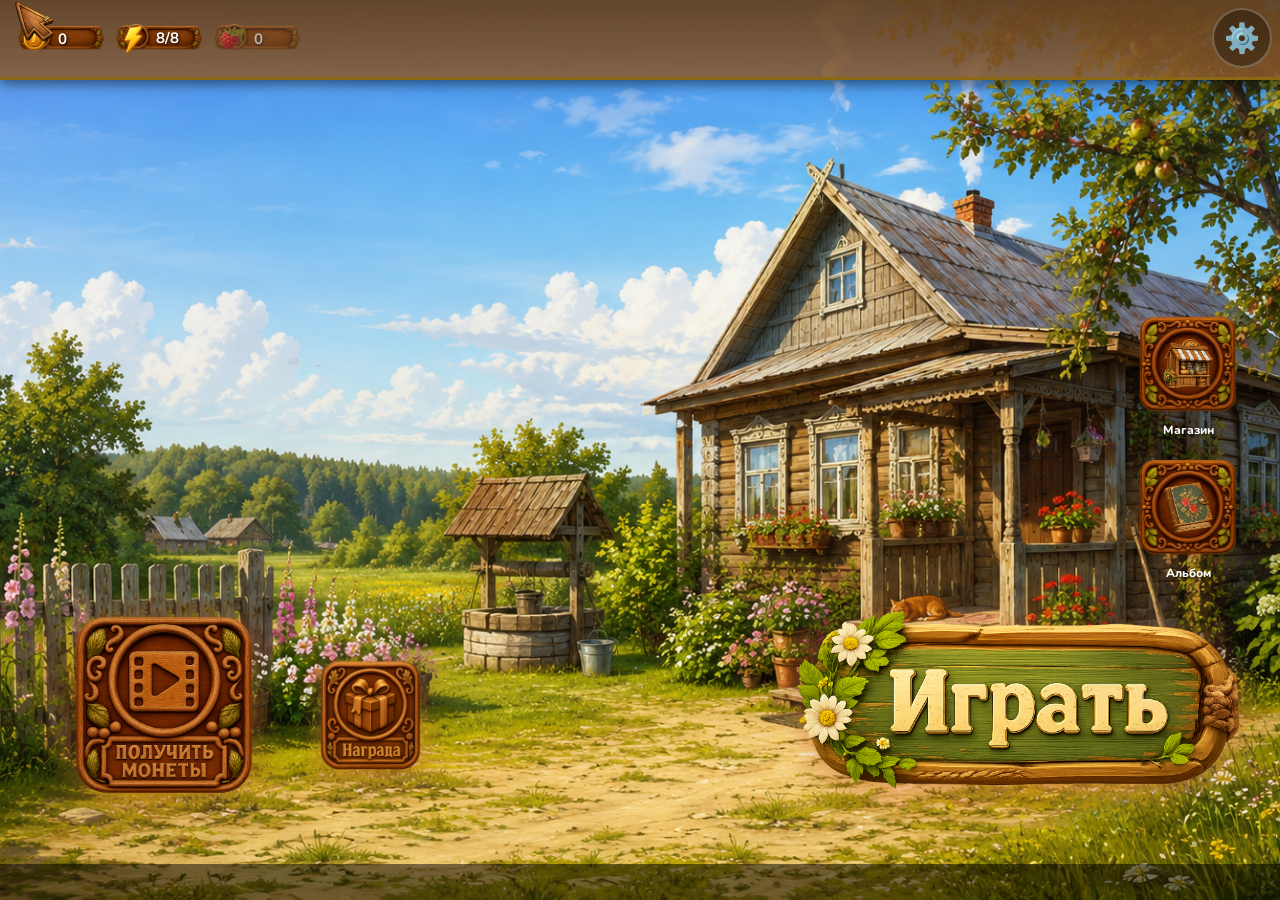
==== index.html @ 04dd82ec "Initial commit - Лето с бабушкой v1.0" ====
<!DOCTYPE html>
<html lang="ru">
<head>
    <meta charset="UTF-8">
    <meta name="viewport" content="width=device-width, initial-scale=1.0, user-scalable=no">
    <title>Лето с бабушкой</title>
    <link rel="preconnect" href="https://fonts.googleapis.com">
    <link href="https://fonts.googleapis.com/css2?family=Nunito:wght@400;600;700;800;900&display=swap" rel="stylesheet">
    <link href="https://fonts.googleapis.com/css2?family=Lobster&display=swap" rel="stylesheet">
    <link rel="stylesheet" href="https://cdnjs.cloudflare.com/ajax/libs/animate.css/4.1.1/animate.min.css">
    <link rel="stylesheet" href="style.css">
    <script src="https://cdnjs.cloudflare.com/ajax/libs/howler/2.2.4/howler.min.js"></script>
</head>
<body>

<!-- ===== ЭКРАН 1: Главный ===== -->
<div id="screen-main" class="screen active">
    <div class="main-bg"></div>
    <!-- Верхняя панель (CSS, без картинки) -->
    <div id="top-panel">
        <div class="top-bar-left">
            <div class="stat-chip">
                <img src="assets/panel_stat.png.png?v=4" class="stat-chip-bg" alt="">
                <img src="assets/icon_coin.png.png" class="stat-icon" alt="">
                <span id="coins-value" class="stat-value">0</span>
            </div>
            <div class="stat-chip">
                <img src="assets/panel_stat.png.png?v=4" class="stat-chip-bg" alt="">
                <img src="assets/icon_energy.png.png" class="stat-icon" alt="">
                <div class="stat-value-wrap">
                    <span id="energy-value" class="stat-value">30</span>
                    <span id="energy-timer" class="hidden stat-timer"></span>
                </div>
            </div>
            <div class="stat-chip stat-chip-inactive">
                <img src="assets/panel_stat.png.png?v=4" class="stat-chip-bg" alt="">
                <img src="assets/icon_malina.png.png" class="stat-icon" alt="">
                <span id="malina-value" class="stat-value">0</span>
            </div>
        </div>
    </div>

    <!-- Кнопка настроек — верхний правый угол -->
    <button class="btn-settings-top" onclick="Game.showSettings()">⚙️</button>
    <!-- Кнопки справа (вертикально над кнопкой Играть) -->
    <div class="side-btns">
        <button class="art-btn" onclick="Game.showShop()">
            <img src="assets/icon_shop.png.png" class="art-btn-icon" alt="">
            <span class="art-btn-label">Магазин</span>
        </button>
        <button class="art-btn" onclick="Game.showAlbum()">
            <img src="assets/icon_album.png.png" class="art-btn-icon" alt="">
            <span class="art-btn-label">Альбом</span>
        </button>
    </div>
    <div class="main-content"></div>
    <img id="logo-title" src="assets/logo_title.png?v=4" alt="Лето с бабушкой" class="logo-title">
    <div class="main-play-wrap">
        <img id="btn-play" src="assets/button_play.png?v=4" class="btn-play-img" onclick="Game.showMap()" alt="Играть">
    </div>
    <!-- Кнопка Получить монеты -->
    <div class="coins-btn-wrap">
        <img id="btn-coins" src="assets/button_coins.png.png?v=1" class="btn-coins-img"
             onclick="Game.showCoinsModal()" alt="Получить монеты">
    </div>
    <!-- Кнопка Ежедневная награда -->
    <div class="daily-btn-wrap">
        <div class="daily-dot hidden" id="daily-dot"></div>
        <img src="assets/button_daily.png.png" class="btn-daily-img"
             onclick="DailyReward.show()" alt="Ежедневная награда">
    </div>
    <!-- Бегущая строка событий -->
    <div class="news-ticker">
        <div class="news-ticker-track" id="news-ticker-track"></div>
    </div>
</div>

<!-- Поп-ап ежедневных наград -->
<div id="daily-modal" class="hidden">
    <div id="daily-panel">
        <button class="daily-close" onclick="DailyReward.hide()">✕</button>
        <h2 class="daily-title">🎁 Ежедневная награда</h2>
        <div class="daily-grid" id="daily-grid"></div>
        <button class="btn btn-primary daily-claim-btn" id="daily-claim-btn" onclick="DailyReward.claim()">🎁 Забрать награду!</button>
    </div>
</div>

<!-- Модальное окно: реклама недоступна -->
<div id="coins-modal" class="hidden">
    <div id="coins-modal-panel">
        <button class="coins-modal-close" onclick="Game.hideCoinsModal()">✕</button>
        <div class="coins-modal-icon">📺</div>
        <p class="coins-modal-text">Реклама недоступна — функция появится после публикации на Яндекс Играх</p>
    </div>
</div>

<!-- ===== ЭКРАН 2: Выбор уровня ===== -->
<div id="screen-map" class="screen">
    <div id="map-bg" class="kitchen-bg map-bg-blur"></div>
    <div class="map-dark-overlay"></div>

    <!-- Кнопка Назад — деревянная стрелка -->
    <img src="assets/btn_back_wood.png.png" class="btn-back-wood"
         onclick="Game.showMain()" alt="Назад">

    <!-- Панель энергии слева от доски -->
    <div class="map-energy-panel">
        <div class="map-energy-title">⚡ Нужна энергия?</div>
        <div class="map-energy-card">
            <img src="assets/reward_energy.png.png" class="map-energy-icon" alt="">
            <div class="map-energy-label">+1 энергия</div>
            <div class="map-energy-price">
                <img src="assets/icon_coin.png.png" class="map-energy-price-icon" alt="">100
            </div>
            <button class="map-energy-buy-btn" onclick="Game.buyMapEnergy()"></button>
        </div>
        <button class="map-energy-more-btn" onclick="Game.showShopEnergy()">Другие предложения →</button>
    </div>

    <!-- Кнопки глав справа от доски -->
    <div class="chapter-tabs">
        <button id="chapter-tab-kitchen"  class="chapter-tab active" onclick="Game.selectChapter('kitchen')">Глава 1: Кухня</button>
        <button id="chapter-tab-bath"     class="chapter-tab"        onclick="Game.selectChapter('bath')">Глава 2: Баня</button>
        <button id="chapter-tab-bedroom"  class="chapter-tab locked" disabled>Глава 3: Спальня</button>
        <button id="chapter-tab-barn"     class="chapter-tab locked" disabled>Глава 4: Сарай</button>
        <button id="chapter-tab-chicken"  class="chapter-tab locked" disabled>Глава 5: Курятник</button>
        <button id="chapter-tab-garden"   class="chapter-tab locked" disabled>Глава 6: Огород</button>
        <button id="chapter-tab-well"     class="chapter-tab locked" disabled>Глава 7: Колодец</button>
        <button id="chapter-tab-glade"    class="chapter-tab locked" disabled>Глава 8: Поляна</button>
        <button id="chapter-tab-river"    class="chapter-tab locked" disabled>Глава 9: Речка</button>
        <button id="chapter-tab-forest"   class="chapter-tab locked" disabled>Глава 10: Лес</button>
    </div>

    <!-- Главная доска с уровнями -->
    <div class="map-board-wrap">
        <img src="assets/map_board.png.png" class="map-board-img" alt="">

        <!-- Табличка заголовка с цветами -->
        <div class="map-sign-wrap">
            <img src="assets/map_sign.png.png" class="map-sign-img" alt="">
            <img src="assets/map_flowers.png.png" class="map-flowers-img" alt="">
            <svg class="map-sign-svg" viewBox="0 0 420 70" width="420" height="70">
                <defs>
                    <path id="curve" d="M 10,55 Q 210,8 410,55"/>
                </defs>
                <text id="map-chapter-title" font-family="Lobster, cursive" font-size="30" fill="#5C3317"
                      text-anchor="middle">
                    <textPath href="#curve" startOffset="50%"
                              style="text-shadow: 1px 1px 2px rgba(255,255,255,0.5)">
                        Кухня бабушки Гали
                    </textPath>
                </text>
            </svg>
        </div>

        <!-- Сетка уровней -->
        <div id="level-grid" class="level-grid"></div>
    </div>
</div>

<!-- ===== ЭКРАН 3: Игра ===== -->
<div id="screen-game" class="screen">
    <div class="game-top-panel">
        <div class="game-top-left">
            <button class="game-back-btn" onclick="Game.showMain()">← Назад</button>
            <div id="lives-display" class="lives-display">❤️❤️❤️</div>
        </div>
        <div id="timer-display" class="timer-display">⏱ <span id="timer-value">7:00</span></div>
        <div class="found-display">Найдено: <span id="found-value">0</span>/<span id="total-value">5</span></div>
    </div>
    <div id="game-area" class="game-area">
        <div id="game-scene-bg" class="kitchen-bg"></div>
        <div id="game-items-layer" class="game-items-layer"></div>
        <div id="click-effects" class="click-effects"></div>
        <canvas id="dev-zones-canvas" style="display:none;position:absolute;inset:0;width:100%;height:100%;pointer-events:none;z-index:50;"></canvas>
    </div>
    <div id="dev-panel" style="display:none;position:fixed;bottom:12px;left:50%;transform:translateX(-50%);z-index:200;display:flex;gap:8px;align-items:center;background:rgba(0,0,0,0.7);padding:8px 14px;border-radius:12px;border:1px solid rgba(255,255,255,0.2);">
        <span style="color:#ffd700;font-size:11px;font-weight:bold;margin-right:4px;">DEV</span>
        <button id="dev-btn-zones" onclick="DevTools.toggleZones()" style="font-size:12px;padding:4px 10px;border-radius:8px;border:1px solid rgba(255,255,255,0.3);background:rgba(255,255,255,0.15);color:#fff;cursor:pointer;">👁 Зоны</button>
    </div>
    <div class="game-bottom-panel">
        <div id="items-list" class="items-list"></div>
        <button id="hint-btn" class="hint-btn" onclick="Game.useHint()">💡<span id="hints-left">3</span></button>
    </div>
</div>

<!-- ===== ЭКРАН 4: Результат ===== -->
<div id="screen-result" class="screen">
    <div class="result-bg-kitchen"></div>
    <div class="result-bg-dark"></div>
    <div class="result-container">
        <div id="result-title"  class="result-title"></div>
        <div id="result-stars"  class="result-stars"></div>
        <div id="result-coins"  class="result-coins"></div>
        <div id="result-reason" class="result-reason"></div>
        <div class="result-buttons">
            <button id="btn-next" class="btn-next-village" onclick="Game.nextLevel()">Далее</button>
            <button class="btn btn-secondary" onclick="Game.retryLevel()">Переиграть</button>
        </div>
    </div>
</div>

<!-- ===== ЭКРАН 5: Сюжетная вставка (новелла) ===== -->
<div id="screen-story" class="screen" onclick="Game.storyAdvance()">
    <div class="novel-bg"></div>
    <div class="novel-bg-dark"></div>
    <!-- Портрет персонажа -->
    <img id="novel-char" src="" class="novel-char" alt="">
    <!-- Диалоговое окно + кнопка в одном flex-контейнере -->
    <div class="novel-dialog-wrap">
        <div class="novel-dialog-box">
            <img src="assets/novel_dialog.png.png" class="novel-dialog-bg" alt="">
            <div class="novel-dialog-inner">
                <div id="novel-char-name" class="novel-char-name"></div>
                <p id="novel-text" class="novel-text"></p>
                <div class="novel-next-hint">▶</div>
            </div>
        </div>
        <button id="novel-continue-btn" class="btn-novel-continue hidden"
                onclick="event.stopPropagation(); Game.nextStoryLine()">Продолжить →</button>
    </div>
</div>

<!-- ===== ЭКРАН 6: Альбом ===== -->
<div id="screen-album" class="screen">
    <div class="album-bg"></div>
    <img src="assets/btn_back_wood.png.png" class="btn-back-wood" onclick="Game.showMain()" alt="Назад">
    <div class="album-content">
        <h2 class="album-title">Альбом воспоминаний</h2>
        <div id="album-grid" class="album-grid"></div>
    </div>
    <!-- Лайтбокс просмотра фото -->
    <div id="album-lightbox" class="hidden">
        <div class="album-lightbox-bg" onclick="Game.closeAlbumLightbox()"></div>
        <div class="album-lightbox-inner">
            <button class="modal-close-btn" onclick="Game.closeAlbumLightbox()">✕</button>
            <img id="album-lightbox-img" src="" class="album-lightbox-photo" alt="">
            <div id="album-lightbox-label" class="album-lightbox-label"></div>
        </div>
    </div>
</div>

<!-- ===== ЭКРАН 7: Магазин ===== -->
<div id="screen-shop" class="screen">
    <div class="shop-bg"></div>
    <img src="assets/btn_back_wood.png.png" class="btn-back-wood" onclick="Game.showMain()" alt="Назад">
    <!-- Панель ресурсов в магазине -->
    <div class="shop-stats-bar">
        <div class="stat-chip">
            <img src="assets/panel_stat.png.png?v=4" class="stat-chip-bg" alt="">
            <img src="assets/icon_coin.png.png" class="stat-icon" alt="">
            <span id="shop-coins-value" class="stat-value">0</span>
        </div>
        <div class="stat-chip">
            <img src="assets/panel_stat.png.png?v=4" class="stat-chip-bg" alt="">
            <img src="assets/icon_energy.png.png" class="stat-icon" alt="">
            <span id="shop-energy-value" class="stat-value">30</span>
        </div>
        <div class="stat-chip">
            <img src="assets/panel_stat.png.png?v=4" class="stat-chip-bg" alt="">
            <img src="assets/icon_malina.png.png" class="stat-icon" alt="">
            <span id="shop-malina-value" class="stat-value">0</span>
        </div>
    </div>
    <div class="shop-frame-wrap">
        <img src="assets/shop_frame.png.png" class="shop-frame-img" alt="">
        <div class="shop-frame-inner">
            <h2 class="shop-title">🏪 Лавка бабушки</h2>
            <div class="shop-tabs" id="shop-tabs"></div>
            <div class="shop-cards" id="shop-cards"></div>
        </div>
    </div>
    <!-- Попап: малина недоступна -->
    <div id="shop-malina-popup" class="hidden">
        <div class="shop-popup-bg" onclick="Shop.closeMalinaPopup()"></div>
        <div class="shop-popup-panel">
            <button class="modal-close-btn" onclick="Shop.closeMalinaPopup()">✕</button>
            <p class="shop-popup-text">Покупка малины будет доступна после публикации игры на Яндекс Играх</p>
        </div>
    </div>
    <!-- Тост-уведомление -->
    <div id="shop-notify" class="shop-notify hidden"></div>
</div>

<!-- ===== ЭКРАН 8: Настройки ===== -->
<div id="screen-settings" class="screen">
    <div class="screen-bg-dark"></div>
    <div class="settings-card">
        <div class="settings-card-bg"></div>
        <div class="settings-card-inner">
            <h2 class="settings-card-title">⚙️ Настройки</h2>
            <div class="settings-rows">
                <div class="setting-row">
                    <span class="setting-row-label">🎵 Музыка</span>
                    <button id="music-toggle" class="village-toggle" onclick="Game.toggleMusic()">ВКЛ</button>
                </div>
                <div class="setting-row setting-row-slider">
                    <span class="setting-row-label">🔈 Громкость</span>
                    <div class="volume-control">
                        <input type="range" id="music-volume-slider" class="volume-slider"
                               min="0" max="100" value="8"
                               oninput="Music.setVolume(this.value/100); document.getElementById('music-volume-label').textContent=this.value+'%'">
                        <span id="music-volume-label" class="volume-label">8%</span>
                    </div>
                </div>
                <div class="setting-row">
                    <span class="setting-row-label">🔊 Звуки</span>
                    <button id="sound-toggle" class="village-toggle" onclick="Game.toggleSound()">ВКЛ</button>
                </div>
                <div class="setting-row">
                    <span class="setting-row-label">🏆 Достижения</span>
                    <button class="btn btn-secondary" onclick="Game.showAchievements()">Открыть</button>
                </div>
                <div class="setting-row">
                    <span class="setting-row-label">🗑️ Сбросить прогресс</span>
                    <button class="btn btn-secondary" onclick="Game.resetSave()">Сброс</button>
                </div>
            </div>
            <button class="btn btn-primary settings-close-btn" onclick="Game.showMain()">✕ Закрыть</button>
        </div>
    </div>
</div>

<!-- ===== ЭКРАН 9: Достижения ===== -->
<div id="screen-achievements" class="screen">
    <div class="screen-bg-dark"></div>
    <div class="screen-header">
        <button class="btn btn-back" onclick="Game.showSettings()">← Назад</button>
        <h2 class="screen-title">🏆 Достижения</h2>
        <div style="width:80px"></div>
    </div>
    <div id="achievements-list" class="achievements-list"></div>
</div>

<!-- ===== ОБУЧЕНИЕ ===== -->
<div id="tutorial-overlay" class="hidden"></div>
<div id="tutorial-frame"></div>
<div id="tutorial-panel">
  <p id="tutorial-text"></p>
  <button id="tutorial-next-btn" onclick="Tutorial.next()">Далее ▶</button>
</div>

<!-- === Профиль: поп-ап первого запуска === -->
<div id="profile-setup-modal" class="hidden">
    <div id="profile-setup-panel">
        <h2 class="profile-modal-title">Как тебя зовут?</h2>
        <div class="avatar-grid" id="profile-avatar-grid"></div>
        <input type="text" id="profile-nick-input" class="profile-nick-input"
               placeholder="Введи своё имя" maxlength="15" autocomplete="off">
        <button class="btn btn-primary profile-action-btn" id="profile-start-btn"
                onclick="Profile.save()" disabled>Начать игру!</button>
    </div>
</div>

<!-- === Профиль: поп-ап смены аватара === -->
<div id="avatar-change-modal" class="hidden">
    <div id="avatar-change-panel">
        <button class="modal-close-btn" onclick="Profile.closeAvatarChange()">✕</button>
        <h2 class="profile-modal-title">Выбери аватар</h2>
        <div class="avatar-grid" id="change-avatar-grid"></div>
        <button class="btn btn-primary profile-action-btn"
                onclick="Profile.saveAvatar()">Сохранить</button>
    </div>
</div>

<!-- === Профиль: панель (только главный экран) === -->
<div id="profile-panel" class="hidden">
    <img src="assets/profile_panel.png.png" class="profile-panel-bg" alt="">
    <div class="profile-panel-inner" onclick="Profile.openAvatarChange()">
        <div class="profile-avatar-wrap">
            <img id="profile-avatar-img" src="" class="profile-avatar-img" alt="">
        </div>
        <span id="profile-nick-display" class="profile-nick-display"></span>
    </div>
</div>

<!-- === Анимация выдачи фотокарточки === -->
<div id="photo-award-overlay" class="hidden">
    <div class="photo-award-rays"></div>
    <div id="photo-award-wrap">
        <img id="photo-award-img" src="" class="photo-award-card" alt="">
        <div class="photo-award-text">Новое воспоминание!</div>
        <div class="photo-award-sub">Кухня бабушки Гали</div>
    </div>
    <div id="photo-award-album-hint"></div>
</div>

<div id="custom-cursor"></div>
<script src="game.js"></script>
</body>
</html>
---- style.css ----
/* ===== style.css — Лето с бабушкой ===== */

/* === Переменные и сброс === */
*, *::before, *::after { box-sizing: border-box; margin: 0; padding: 0; }

:root {
    --ochre:   #C8A97E;
    --terra:   #C4623A;
    --cream:   #FFF8F0;
    --green:   #7BAE7F;
    --dark:    rgba(0,0,0,0.62);
    --gold:    #FFD700;
    --radius:  16px;
    --ease:    0.3s ease;
}

html, body {
    width: 100%; height: 100%;
    overflow: hidden;
    font-family: 'Nunito', sans-serif;
    background: #1a0e08;
    touch-action: manipulation;
}

/* === Экраны === */
.screen {
    position: absolute; inset: 0;
    display: none;
    flex-direction: column;
    align-items: center;
    overflow: hidden;
}
.screen.active { display: flex; animation: fadeIn .3s ease; }

@keyframes fadeIn {
    from { opacity: 0; transform: scale(.98); }
    to   { opacity: 1; transform: scale(1); }
}

/* === Фоны === */
.main-bg {
    position: absolute; inset: 0; z-index: 0;
    background:
        url('assets/main_bg.jpg.png') center/cover no-repeat,
        linear-gradient(170deg, #87CEEB 0%, #aaddf5 30%, #c8e8a0 55%, #7BAE7F 80%, #4a8c4a 100%);
}
/* placeholder 🏡 удалён */

.kitchen-bg {
    position: absolute; inset: 0; z-index: 0;
    background:
        url('assets/kitchen_bg.jpg.png') center/cover no-repeat,
        linear-gradient(180deg, #e8d4b0 0%, #d4b080 18%, #c09060 19%, #b08050 55%, #8b6035 56%, #6b4820 100%);
}
.kitchen-bg::before { content: none; }
.kitchen-bg::after  { content: none; }

/* === HUD главного экрана === */
.hidden { display: none !important; }

#top-panel {
    position: fixed;
    top: 0; left: 0;
    width: 100%; height: 80px;
    background: linear-gradient(180deg, rgba(101,67,33,0.95) 0%, rgba(139,90,43,0.85) 100%);
    border-bottom: 3px solid #8B6914;
    box-shadow: 0 4px 12px rgba(0,0,0,0.5);
    z-index: 100;
    display: flex; align-items: center; justify-content: space-between;
    padding: 0 16px;
}

.top-bar-left  { display: flex; align-items: center; gap: 8px; }

/* Кнопки вертикально справа — равномерно между панелью и кнопкой Играть */
.side-btns {
    position: fixed;
    right: 12px;
    top: 50%;
    transform: translateY(-50%);
    display: flex;
    flex-direction: column;
    gap: 8px;
    align-items: center;
    z-index: 50;
}

/* Плашки показателей */
/* panel_stat.png.png реально 1536×1024 (ratio 1.5:1) → chip 90×60 без искажений */
.stat-chip {
    position: relative;
    width: 90px; height: 60px;
    flex-shrink: 0;
    cursor: default;
}
.stat-chip-bg {
    position: absolute; top: 0; left: 0;
    width: 100%; height: 100%;
    z-index: 0; pointer-events: none;
    object-fit: fill;
}
.stat-chip-inactive { opacity: .55; pointer-events: none; }
/* Круг на изображении — левые ~40% ширины, по центру высоты */
.stat-icon {
    position: absolute;
    left: 3px; top: 50%; transform: translateY(-50%);
    width: 32px; height: 32px;
    object-fit: contain;
    pointer-events: none;
    z-index: 1;
}
.stat-value {
    position: absolute;
    left: 42px; top: 50%; transform: translateY(-50%);
    font-family: 'Nunito', sans-serif; font-weight: 700; font-size: 15px;
    color: #fff; text-shadow: 1px 1px 3px rgba(0,0,0,.9);
    pointer-events: none; white-space: nowrap;
    z-index: 1;
}
.stat-value-wrap {
    position: absolute;
    left: 42px; top: 50%; transform: translateY(-50%);
    display: flex; flex-direction: column; align-items: flex-start;
    pointer-events: none;
    z-index: 1;
}
.stat-value-wrap .stat-value {
    position: static; transform: none;
    line-height: 1.15;
}
.stat-timer {
    font-family: 'Nunito', sans-serif; font-weight: 700; font-size: .6rem;
    color: var(--gold); white-space: nowrap; line-height: 1.1;
}

/* Кнопки — 1536×1024 (3:2). При ширине 110px → высота 73px без искажений.
   Под картинкой 15px для подписи → итого контейнер 110×88px */
.art-btn {
    position: relative;
    width: 160px; height: 135px;
    background-color: transparent;
    background-image: url('assets/panel_button.png.png?v=5');
    background-size: 160px 107px;
    background-repeat: no-repeat;
    background-position: top center;
    border: none;
    box-shadow: none;
    cursor: pointer;
    transition: transform 0.2s ease;
    flex-shrink: 0;
}
.art-btn:hover  { transform: scale(1.08); }
.art-btn:active { transform: scale(0.93); }
.art-btn-icon {
    position: absolute;
    top: 53px; left: 50%;
    transform: translate(-50%, -50%);
    height: 58px; width: 58px;
    object-fit: contain; pointer-events: none;
    z-index: 1;
}
.art-btn-label {
    position: absolute;
    top: 111px; left: 50%; transform: translateX(-50%);
    font-family: 'Nunito', sans-serif; font-weight: 800; font-size: 12px;
    color: #fff; white-space: nowrap;
    text-shadow: 1px 1px 3px rgba(0,0,0,.8); pointer-events: none;
    z-index: 1;
}

/* Кнопка настроек — верхний правый угол */
.btn-settings-top {
    position: fixed; top: 8px; right: 8px;
    width: 60px; height: 60px;
    background: rgba(0,0,0,0.35);
    border: 2px solid rgba(255,255,255,0.25);
    border-radius: 50%;
    font-size: 1.8rem; line-height: 1;
    cursor: pointer; z-index: 110;
    display: flex; align-items: center; justify-content: center;
    transition: background 0.15s ease, transform 0.15s ease;
    backdrop-filter: blur(4px);
}
.btn-settings-top:hover  { background: rgba(0,0,0,0.55); transform: scale(1.08); }
.btn-settings-top:active { transform: scale(0.93); }

/* === Главный экран === */
.main-content {
    position: relative; z-index: 10;
    display: flex; flex-direction: column; align-items: center;
    justify-content: center; height: 100%;
    text-align: center; padding: 90px 24px 130px;
}
.main-title {
    font-size: clamp(2.6rem, 9vw, 5.5rem);
    font-weight: 900; color: #fff; line-height: 1.1;
    text-shadow: 3px 3px 0 #a03a18, 5px 5px 16px rgba(0,0,0,.5);
    letter-spacing: 1px; margin-bottom: 12px;
}
.main-subtitle {
    font-size: clamp(.95rem, 2.5vw, 1.3rem);
    color: var(--cream); font-weight: 600;
    text-shadow: 1px 1px 6px rgba(0,0,0,.6);
}
.main-play-wrap {
    position: absolute; bottom: 32px; right: 24px; z-index: 20;
    background: none; border: none; box-shadow: none; padding: 0;
}
.btn-play-img {
    width: 480px;
    height: auto;
    cursor: pointer;
    display: block;
    filter: drop-shadow(0 6px 18px rgba(196,98,58,.55));
    transition: transform 0.3s ease, filter 0.3s ease;
    user-select: none;
    -webkit-tap-highlight-color: transparent;
}
.btn-play-img:hover  { transform: scale(1.05) rotate(-5deg); filter: drop-shadow(0 10px 24px rgba(196,98,58,.75)); }
.btn-play-img:active { transform: scale(0.95) rotate(-5deg); }

/* === Кнопки === */
.btn {
    border: none; cursor: pointer;
    font-family: 'Nunito', sans-serif; font-weight: 700;
    border-radius: var(--radius);
    transition: transform var(--ease), box-shadow var(--ease), filter var(--ease);
    display: flex; align-items: center; justify-content: center; gap: 8px;
    user-select: none; -webkit-tap-highlight-color: transparent;
}
.btn:active { transform: scale(.94) !important; filter: brightness(.9); }

.btn-primary {
    background: linear-gradient(135deg, #C4623A, #e07848);
    color: #fff; padding: 14px 32px; font-size: 1.15rem;
    box-shadow: 0 5px 18px rgba(196,98,58,.55);
    border: 2px solid rgba(255,255,255,.25);
}
.btn-primary:hover:not(:disabled) {
    transform: translateY(-2px);
    box-shadow: 0 8px 24px rgba(196,98,58,.65);
}
.btn-primary:disabled {
    background: #777; box-shadow: none; cursor: not-allowed;
}
.btn-secondary {
    background: rgba(255,255,255,.18); color: #fff;
    padding: 12px 28px; font-size: 1rem;
    border: 2px solid rgba(255,255,255,.35);
    backdrop-filter: blur(4px);
}
.btn-secondary:hover { background: rgba(255,255,255,.3); transform: translateY(-2px); }
.btn-large { width: 100%; font-size: 1.35rem; padding: 18px 40px; }
.btn-back {
    background: rgba(0,0,0,.3); color: #fff;
    padding: 9px 16px; font-size: .9rem;
    border: 1px solid rgba(255,255,255,.25);
}
.btn-back:hover { background: rgba(0,0,0,.5); }

/* === Заголовок экрана === */
.screen-header {
    position: relative; z-index: 20; width: 100%;
    display: flex; align-items: center; justify-content: space-between;
    padding: 14px 18px;
    background: var(--dark); backdrop-filter: blur(8px);
    border-bottom: 1px solid rgba(255,255,255,.12);
    flex-shrink: 0;
}
.screen-title {
    font-size: clamp(1rem, 3vw, 1.5rem); font-weight: 800;
    color: var(--cream); text-align: center;
}
.screen-bg-dark { position: absolute; inset: 0; background: linear-gradient(170deg,#2c1810,#3a2415); z-index: 0; }

/* === Логотип главного экрана === */
@keyframes logoJackIn {
    from {
        opacity: 0;
        transform: translate(-50%, -50%) scale(0.1) rotate(30deg);
    }
    40% {
        opacity: 1;
        transform: translate(-50%, -50%) rotate(-10deg);
    }
    70% {
        transform: translate(-50%, -50%) rotate(3deg);
    }
    to {
        opacity: 1;
        transform: translate(-50%, -50%) scale(1) rotate(0deg);
    }
}

.logo-title {
    position: absolute;
    left: 50%;
    top: 50%;
    transform: translate(-50%, -50%);
    width: 700px;
    max-width: 90vw;
    opacity: 0;
    z-index: 15;
    pointer-events: none;
    display: block;
}

/* === Экран выбора уровня (деревянный стиль) === */
.map-bg-blur { filter: blur(8px); transform: scale(1.05); }

.bath-bg {
    position: absolute; inset: 0; z-index: 0;
    background: url('assets/bath_bg.jpg.png') center/cover no-repeat;
}

/* Вкладки глав */
.chapter-tabs {
    position: absolute;
    left: calc(50% + 365px);
    top: 55%; transform: translateY(-50%);
    z-index: 20;
    display: grid;
    grid-template-columns: 1fr 1fr;
    gap: 12px;
}
.chapter-tab {
    width: 190px; height: 72px;
    font-family: 'Lobster', cursive; font-size: 19px;
    color: rgba(255,255,255,0.7);
    background: rgba(0,0,0,0.35);
    border: 2px solid rgba(255,255,255,0.2);
    border-radius: 20px;
    padding: 0 12px;
    cursor: pointer; transition: all 0.2s ease;
    white-space: nowrap; overflow: hidden; text-overflow: ellipsis;
}
.chapter-tab:hover:not(.locked):not(:disabled) {
    background: rgba(0,0,0,0.5); color: #fff;
}
.chapter-tab.active {
    background: rgba(92,51,23,0.85);
    border-color: rgba(255,200,100,0.5);
    color: #FFE4A0;
}
.chapter-tab.locked {
    color: rgba(255,255,255,0.3);
    border-color: rgba(255,255,255,0.08);
    cursor: default;
    filter: brightness(0.6);
}

/* Заглушка "Скоро" для уровней без предметов */
.level-soon {
    font-family: 'Lobster', cursive; font-size: 12px;
    color: rgba(255,255,255,0.6);
}

.map-dark-overlay {
    position: absolute; inset: 0; z-index: 1;
    background: rgba(0,0,0,0.4);
}

/* Панель энергии слева от доски */
.map-energy-panel {
    position: absolute;
    right: calc(50% + 365px);
    top: 55%; transform: translateY(-50%);
    z-index: 20;
    display: flex; flex-direction: column; align-items: center; gap: 14px;
    width: 180px;
}
.map-energy-title {
    font-family: 'Lobster', cursive; font-size: 18px;
    color: #fff;
    text-shadow: 0 1px 4px rgba(0,0,0,0.6);
    text-align: center;
}
.map-energy-card {
    width: 230px; height: 280px;
    background: url('assets/shop_card.png.png') center/100% 100% no-repeat;
    display: flex; flex-direction: column;
    align-items: center; justify-content: space-between;
    padding: 24px 16px 20px; box-sizing: border-box;
}
.map-energy-icon { width: 90px; height: 90px; object-fit: contain; flex-shrink: 0; }
.map-energy-label {
    font-family: 'Lobster', cursive; font-size: 18px; color: #5C3317;
    text-align: center;
}
.map-energy-price {
    display: flex; align-items: center; gap: 6px;
    font-family: 'Lobster', cursive; font-size: 20px;
    font-weight: 700; color: #5C3317;
}
.map-energy-price-icon { width: 24px; height: 24px; object-fit: contain; }
.map-energy-buy-btn {
    background: url('assets/shop_btn.png.png') center/100% 100% no-repeat;
    border: none; width: 180px; height: 130px;
    font-size: 0; color: transparent;
    cursor: pointer; transition: transform 0.15s, filter 0.15s;
    flex-shrink: 0;
}
.map-energy-buy-btn:hover  { transform: scale(1.06); }
.map-energy-buy-btn:active { transform: scale(0.95); filter: brightness(0.9); }
.map-energy-more-btn {
    width: 160px; height: 46px;
    background: rgba(92,51,23,0.75);
    border: 2px solid rgba(255,200,100,0.4);
    border-radius: 16px;
    font-family: 'Lobster', cursive; font-size: 14px; color: #FFE4A0;
    cursor: pointer; transition: all 0.2s;
}
.map-energy-more-btn:hover { background: rgba(92,51,23,0.95); transform: scale(1.04); }

/* Деревянная кнопка Назад */
.btn-back-wood {
    position: fixed; top: 20px; left: 20px; z-index: 50;
    width: 180px; height: auto;
    cursor: pointer;
    filter: drop-shadow(0 4px 14px rgba(0,0,0,0.55));
    transition: transform 0.2s ease, filter 0.2s ease;
    user-select: none; -webkit-tap-highlight-color: transparent;
}
.btn-back-wood:hover  { transform: scale(1.06); filter: drop-shadow(0 6px 20px rgba(0,0,0,0.7)); }
.btn-back-wood:active { transform: scale(0.93); }

/* Главная доска */
.map-board-wrap {
    position: absolute;
    left: 50%; top: 55%;
    transform: translate(-50%, -50%);
    height: min(800px, 85vh);
    aspect-ratio: 7 / 8;
    z-index: 10;
}

.map-board-img {
    position: absolute; inset: 0;
    width: 100%; height: 100%;
    object-fit: fill; pointer-events: none;
}

/* Табличка заголовка (выходит за верх доски) */
.map-sign-wrap {
    position: absolute;
    top: -13%; left: 50%;
    transform: translateX(-50%);
    width: 72%; height: 22%;
    display: flex; align-items: center; justify-content: center;
    z-index: 3; pointer-events: none;
}

.map-sign-img {
    position: absolute; inset: 0;
    width: 100%; height: 100%;
    object-fit: fill; pointer-events: none; z-index: 1;
}

.map-flowers-img {
    position: absolute;
    top: -22%; left: 50%;
    transform: translateX(-50%);
    width: 115%; height: auto;
    pointer-events: none; z-index: 2;
}

.map-sign-svg {
    position: relative; z-index: 3;
    pointer-events: none;
    overflow: visible;
    /* SVG text-shadow через filter (text-shadow не работает в SVG напрямую) */
    filter: drop-shadow(1px 1px 1px rgba(255,255,255,0.5));
}

/* Сетка уровней внутри доски */
/* map_card.png: 1536×1024 = 3:2. При h=75px → контент: 28+4+22+pad=70px ✓ */
/* 5×75 + 4×6 = 399px << 640px доступных — все 10 карточек влезают      */
.level-grid {
    position: absolute;
    top: 55%;
    left: 0; right: 0;
    transform: translateY(-78%) scale(1.35);
    transform-origin: center top;
    display: flex;
    flex-direction: column;
    align-items: center;
    gap: 6px;
}

.level-grid-row {
    display: flex;
    gap: 10px;
    justify-content: center;
}

.level-cell {
    width: 180px; height: 75px;
    background-image: url('assets/map_card.png.png');
    background-size: cover;
    background-position: center;
    background-repeat: no-repeat;
    display: flex; flex-direction: column;
    align-items: center; justify-content: center;
    padding: 5px 10px;
    gap: 2px; cursor: pointer;
    overflow: hidden;
    transition: transform 0.18s ease, filter 0.18s ease;
    user-select: none; -webkit-tap-highlight-color: transparent;
    flex-shrink: 0;
}
.level-cell:hover:not(.level-cell-locked):not(.level-cell-soon)  { transform: scale(1.05); }
.level-cell:active:not(.level-cell-locked):not(.level-cell-soon) { transform: scale(0.96); }

.level-cell-locked {
    cursor: default;
    filter: brightness(0.52) saturate(0.45);
}

.level-cell-soon {
    cursor: default;
    filter: brightness(0.78) saturate(0.6);
}

.level-cell-current {
    filter: drop-shadow(0 0 9px rgba(255,195,0,0.85));
}

.level-num {
    font-family: 'Lobster', cursive;
    font-size: 22px;
    color: #5C3317;
    line-height: 1;
    text-shadow: 0 1px 2px rgba(255,255,255,0.4);
}

.level-lock {
    font-size: 14px;
    line-height: 1;
}

.level-stars {
    display: flex; gap: 3px; align-items: center;
    justify-content: center;
}

.star-img {
    width: 28px; height: 28px;
    object-fit: contain;
    display: block;
}

/* === Игровой экран === */
#screen-game { flex-direction: column; justify-content: flex-start; }
/* Прячем системный курсор везде */
*, *::before, *::after { cursor: none !important; }

/* DOM-курсор — смещение подобрано по позиции кончика стрелки в изображении */
#custom-cursor {
    position: fixed; pointer-events: none; z-index: 9999;
    width: 96px; height: 64px;
    background: url('assets/cursor.png.png') top left/100% 100% no-repeat;
    transform: translate(-14px, -8px);
}

.game-top-panel {
    width: 100%; flex-shrink: 0;
    display: flex; align-items: center; justify-content: space-between;
    padding: 9px 16px;
    background: linear-gradient(180deg,
        #1a0a02 0%,
        #3a1c08 8%,
        #52290e 18%,
        #6b3818 35%,
        #5e3014 55%,
        #44220a 75%,
        #2c1406 92%,
        #180802 100%
    );
    border-bottom: 2px solid #120602;
    box-shadow: 0 3px 12px rgba(0,0,0,0.6);
    z-index: 30;
}
.game-top-left {
    display: flex; align-items: center; gap: 10px;
}
.game-back-btn {
    font-family: 'Lobster', cursive; font-size: 15px;
    color: #FFE4A0;
    background: rgba(0,0,0,0.35);
    border: 2px solid rgba(255,200,100,0.35);
    border-radius: 14px;
    padding: 4px 12px;
    cursor: pointer;
    transition: background 0.15s, transform 0.15s;
    white-space: nowrap;
}
.game-back-btn:hover  { background: rgba(0,0,0,0.6); transform: scale(1.05); }
.game-back-btn:active { transform: scale(0.95); }
.lives-display { font-size: clamp(.95rem,2.5vw,1.2rem); letter-spacing: 3px; min-width: 70px; }
.timer-display { font-size: clamp(1rem,2.8vw,1.3rem); font-weight: 800; color: #fff; }
.timer-display.urgent { color: #ff6b6b; animation: urgentPulse 1s infinite; }
@keyframes urgentPulse { 0%,100%{transform:scale(1)} 50%{transform:scale(1.12)} }
.found-display { font-size: clamp(.85rem,2vw,1rem); color: var(--cream); font-weight: 700; }

.game-area {
    flex: 1; position: relative; width: 100%;
    overflow: hidden; cursor: crosshair;
    min-height: 0;
}

.game-bottom-panel {
    width: 100%; flex-shrink: 0;
    background: linear-gradient(180deg,
        #180802 0%,
        #2c1406 8%,
        #44220a 20%,
        #5e3014 42%,
        #6b3818 58%,
        #52290e 78%,
        #3a1c08 92%,
        #1a0a02 100%
    );
    padding: 10px 12px 10px 14px;
    display: flex; align-items: center; gap: 10px;
    border-top: 2px solid #120602;
    box-shadow: 0 -3px 12px rgba(0,0,0,0.6);
    z-index: 30;
}

.items-list {
    display: flex; gap: 8px; overflow-x: auto; flex: 1;
    padding-bottom: 2px;
    scrollbar-width: thin; scrollbar-color: rgba(255,255,255,.2) transparent;
}
.items-list::-webkit-scrollbar { height: 3px; }
.items-list::-webkit-scrollbar-track { background: transparent; }
.items-list::-webkit-scrollbar-thumb { background: rgba(255,255,255,.25); border-radius: 2px; }

/* Карточки предметов — только текст, без иконок */
.item-card {
    flex-shrink: 0;
    display: flex; align-items: center; justify-content: center;
    padding: 8px 12px;
    background: rgba(255,255,255,.1); border-radius: 10px;
    border: 1.5px solid rgba(255,255,255,.2);
    min-width: fit-content;
    transition: all var(--ease); cursor: default;
}
.item-card:hover {
    background: rgba(255,215,0,.18);
    border-color: rgba(255,215,0,.5);
    box-shadow: 0 0 14px rgba(255,215,0,.3);
}
.item-card.found {
    opacity: .35; background: rgba(255,255,255,.05);
}
.item-card-name {
    font-size: clamp(.7rem,1.6vw,.82rem); color: #fff; font-weight: 600;
    text-align: center; line-height: 1.2; white-space: nowrap;
}
.item-card.found .item-card-name { text-decoration: line-through; color: rgba(255,255,255,.38); }

.hint-btn {
    background: linear-gradient(135deg,#f0c030,#d89010);
    border: none; border-radius: 50%; flex-shrink: 0;
    width: clamp(46px,10vw,56px); height: clamp(46px,10vw,56px);
    cursor: pointer; font-family: 'Nunito',sans-serif;
    font-weight: 800; color: #4a2a00; font-size: clamp(.85rem,2vw,1.05rem);
    display: flex; flex-direction: column; align-items: center; justify-content: center;
    box-shadow: 0 4px 12px rgba(240,180,30,.5);
    transition: transform var(--ease), box-shadow var(--ease);
    line-height: 1;
}
.hint-btn:hover:not(:disabled) { transform: scale(1.12); box-shadow: 0 6px 18px rgba(240,180,30,.65); }
.hint-btn:disabled { background: rgba(255,255,255,.15); color: rgba(255,255,255,.3); box-shadow: none; cursor: default; }

/* === Кликабельные зоны предметов === */
.game-items-layer { position: absolute; inset: 0; z-index: 5; }

/* Полностью невидимая зона — никакого текста, иконок, фона */
.game-item {
    position: absolute;
    transform: translate(-50%, -50%);
    border-radius: 50%;
    cursor: pointer;
    user-select: none;
    z-index: 6;
    pointer-events: auto;
    /* прозрачный, пустой */
    background: transparent;
    transition: box-shadow var(--ease);
}
/* Hover: эффект убран — зона полностью невидима до клика */
/* Найден — скрываем зону полностью */
.game-item.found {
    pointer-events: none;
    box-shadow: none !important;
    opacity: 0;
}
/* Подсказка — яркое пульсирующее свечение */
.game-item.hint-glow {
    animation: hintPulse .5s ease-in-out infinite alternate;
}
@keyframes hintPulse {
    from { box-shadow: 0 0 20px 10px rgba(255, 210, 0, 0.5); }
    to   { box-shadow: 0 0 40px 20px rgba(255, 230, 0, 0.85); }
}

/* === Карточка нахождения предмета === */
.item-flyout {
    position: fixed; z-index: 1000;
    left: 50%; top: 50%;
    transform: translate(-50%, -50%);
    pointer-events: none;
}
.flyout-inner {
    width: 400px; height: 267px;
    background: url('assets/popup_found.png.png') center/100% 100% no-repeat;
    display: flex; flex-direction: column;
    align-items: center; justify-content: center;
    gap: 6px;
    padding: 20px 40px;
}

.flyout-found-label {
    font-family: 'Lobster', cursive;
    font-size: 20px; color: #8B4513;
    line-height: 1; text-align: center;
}

.flyout-name {
    font-family: 'Lobster', cursive;
    font-size: 30px; font-weight: 700;
    color: #5C3317; text-align: center;
    line-height: 1.1;
}

.flyout-check {
    font-size: 40px; color: #2d8a2d;
    font-weight: 900; line-height: 1;
    opacity: 0;
    animation: checkPop .35s ease-out .3s forwards;
}

@keyframes checkPop {
    from { transform: scale(0) rotate(-25deg); opacity: 0; }
    65%  { transform: scale(1.3) rotate(8deg); opacity: 1; }
    to   { transform: scale(1) rotate(0); opacity: 1; }
}

/* === Режим разработчика === */
.devcoords-panel {
    position: fixed;
    top: 12px; right: 12px;
    z-index: 9999;
    background: #fff;
    border: 2px solid #d03010;
    border-radius: 14px;
    padding: 12px 18px;
    min-width: 170px;
    box-shadow: 0 6px 24px rgba(0,0,0,.35);
    pointer-events: none;   /* сам блок не перехватывает клики */
    line-height: 1.55;
}
.dev-title {
    font-family: monospace;
    font-size: .7rem;
    font-weight: 900;
    color: #d03010;
    letter-spacing: 1.5px;
    margin-bottom: 6px;
    text-transform: uppercase;
}
.dev-coord {
    font-family: monospace;
    font-size: 1.05rem;
    font-weight: 700;
    color: #111;
}
.dev-hint {
    font-family: 'Nunito', sans-serif;
    font-size: .68rem;
    color: #888;
    margin-top: 5px;
}
.dev-copied {
    font-family: 'Nunito', sans-serif;
    font-size: .82rem;
    font-weight: 800;
    color: #2a9d2a;
    margin-top: 4px;
}

/* === Эффекты кликов === */
.click-effects { position: absolute; inset: 0; z-index: 25; pointer-events: none; }

.click-miss {
    position: absolute; width: 36px; height: 36px;
    border-radius: 50%; border: 3px solid #ff3030;
    background: rgba(255,50,50,.6);
    transform: translate(-50%,-50%);
    animation: missFade .55s ease-out forwards;
}
@keyframes missFade {
    0%   { transform: translate(-50%,-50%) scale(.4); opacity: 1; }
    100% { transform: translate(-50%,-50%) scale(2); opacity: 0; }
}
.click-found {
    position: absolute; font-size: 1.8rem; font-weight: 900;
    color: #7fd46a; text-shadow: 0 0 10px rgba(120,255,80,.8);
    transform: translate(-50%,-50%);
    animation: foundFloat .9s ease-out forwards;
}
@keyframes foundFloat {
    0%   { transform: translate(-50%,-50%) scale(.5); opacity: 1; }
    60%  { transform: translate(-50%,-120%) scale(1.2); opacity: 1; }
    100% { transform: translate(-50%,-180%) scale(1); opacity: 0; }
}

/* === Экран результата === */
.result-bg-kitchen {
    position: absolute; inset: 0; z-index: 0;
    background: url('assets/kitchen_bg.jpg.png') center/cover no-repeat;
    filter: blur(6px); transform: scale(1.05);
}
.result-bg-dark {
    position: absolute; inset: 0; z-index: 1;
    background: rgba(0,0,0,0.5);
}
.result-container {
    position: fixed;
    top: 50%; left: 50%;
    transform: translate(-50%, -50%);
    z-index: 10;
    width: 500px; height: 333px;
    background: url('assets/popup_victory.png.png') center/100% 100% no-repeat;
    display: flex; flex-direction: column;
    align-items: center; justify-content: center;
    gap: 10px;
    padding: 50px 40px 20px;
}
.result-title {
    font-family: 'Lobster', cursive;
    font-size: 32px; text-align: center; line-height: 1;
}
.result-title.win  { color: #5C3317; }
.result-title.lose { color: #7a3a1a; }
.result-stars { display: flex; gap: 6px; align-items: center; min-height: 50px; }
.result-star {
    width: 50px; height: 50px;
    object-fit: contain; flex-shrink: 0;
    opacity: 0; transform: scale(0);
    animation: starPop .4s ease-out forwards;
}
@keyframes starPop {
    0%   { opacity: 0; transform: scale(0) rotate(-30deg); }
    70%  { transform: scale(1.35) rotate(8deg); opacity: 1; }
    100% { transform: scale(1) rotate(0); opacity: 1; }
}
.result-coins {
    display: flex; align-items: center; gap: 6px;
    font-family: 'Lobster', cursive;
    font-size: 1.4rem; color: #5C3317; min-height: 28px;
}
.result-coin-icon { width: 28px; height: 28px; object-fit: contain; }
.result-reason {
    font-family: 'Lobster', cursive;
    font-size: 1rem; color: #7a3a1a; text-align: center;
}
.result-buttons { display: flex; gap: 12px; flex-wrap: wrap; justify-content: center; margin-top: 4px; }
.result-buttons .btn-secondary {
    font-family: 'Lobster', cursive;
    font-size: 22px; border-radius: 25px;
    padding: 12px 28px;
}

.btn-next-village {
    font-family: 'Lobster', cursive;
    font-size: 22px; color: #fff;
    background: #8B4513;
    border: none; border-radius: 25px;
    padding: 12px 40px; cursor: pointer;
    box-shadow: 0 4px 14px rgba(0,0,0,0.45);
    transition: transform 0.15s ease, filter 0.15s ease;
}
.btn-next-village:hover  { transform: scale(1.06); filter: brightness(1.15); }
.btn-next-village:active { transform: scale(0.95); }

/* === Сюжетные вставки === */
/* === Новелла (сюжетные вставки) === */
#screen-story { cursor: pointer; }
.novel-bg {
    position: absolute; inset: 0; z-index: 0;
    background: url('assets/novel_bg.jpg.png') center/cover no-repeat;
}
.novel-bg-dark {
    position: absolute; inset: 0; z-index: 1;
    background: rgba(0,0,0,0.3);
}

/* Персонаж — базовые стили */
.novel-char {
    position: fixed; bottom: 0;
    height: 480px; width: auto; z-index: 10;
    pointer-events: none;
}
/* Слева от диалога */
.novel-char.char-left {
    right: calc(50% + 310px);
    animation: novelCharInLeft 0.5s ease forwards;
}
/* Справа от диалога */
.novel-char.char-right {
    left: calc(50% + 310px);
    animation: novelCharInRight 0.5s ease forwards;
}
@keyframes novelCharInLeft {
    from { opacity: 0; transform: translateX(-50px); }
    to   { opacity: 1; transform: translateX(0); }
}
@keyframes novelCharInRight {
    from { opacity: 0; transform: translateX(50px); }
    to   { opacity: 1; transform: translateX(0); }
}
@keyframes novelCharOutLeft {
    from { opacity: 1; transform: translateX(0); }
    to   { opacity: 0; transform: translateX(-50px); }
}
@keyframes novelCharOutRight {
    from { opacity: 1; transform: translateX(0); }
    to   { opacity: 0; transform: translateX(50px); }
}

/* Диалоговое окно — по центру экрана, flex-колонка с кнопкой под ним */
.novel-dialog-wrap {
    position: fixed; left: 50%; top: 50%;
    transform: translate(-50%, -50%);
    width: 960px; z-index: 20;
    pointer-events: none;
    display: flex; flex-direction: column; align-items: center; gap: 14px;
}
.novel-dialog-box {
    position: relative; width: 100%;
}
.novel-dialog-bg {
    width: 100%; height: auto; display: block;
}
.novel-dialog-inner {
    position: absolute;
    top: 16%; left: 9%; right: 9%; bottom: 12%;
    display: flex; flex-direction: column;
    align-items: center; justify-content: center;
    gap: 12px; text-align: center;
}
.novel-char-name {
    font-family: 'Lobster', cursive;
    font-size: 22px; color: #8B4513;
    text-shadow: 0 1px 2px rgba(0,0,0,0.15);
}
.novel-text {
    font-family: 'Lobster', cursive;
    font-size: 22px; color: #3D2000; line-height: 1.6;
    margin: 0; padding: 0 12px;
    text-shadow: 0 1px 2px rgba(0,0,0,0.1);
}
@keyframes novelTextIn {
    from { opacity: 0; transform: translateY(6px); }
    to   { opacity: 1; transform: translateY(0); }
}
@keyframes novelTextOut {
    from { opacity: 1; }
    to   { opacity: 0; }
}
.novel-next-hint {
    position: absolute; bottom: 6px; right: 8px;
    font-size: 20px; color: #8B4513;
    animation: novelHintBlink 0.9s ease-in-out infinite;
    pointer-events: none;
}
@keyframes novelHintBlink {
    0%, 100% { opacity: 1; }
    50%       { opacity: 0.15; }
}
.btn-novel-continue {
    font-family: 'Lobster', cursive;
    font-size: 22px; color: #fff;
    background: #8B4513; border: none; border-radius: 25px;
    padding: 12px 48px; cursor: pointer;
    box-shadow: 0 4px 16px rgba(0,0,0,0.4);
    transition: filter 0.15s ease;
    pointer-events: auto;
    position: relative; z-index: 1;
}
.btn-novel-continue:hover { filter: brightness(1.2); }
.btn-novel-continue.hidden { display: none; }

/* === Достижения === */
.achievements-list {
    position: relative; z-index: 10;
    width: 100%; max-width: 560px;
    padding: 16px; overflow-y: auto; flex: 1;
    display: flex; flex-direction: column; gap: 10px;
}
.achievement-card {
    background: rgba(255,255,255,.07); border-radius: 14px;
    padding: 14px 18px; display: flex; align-items: center; gap: 14px;
    border: 1px solid rgba(255,255,255,.1);
    transition: background var(--ease);
}
.achievement-card.unlocked {
    background: rgba(123,174,127,.18);
    border-color: rgba(123,174,127,.45);
}
.achievement-icon { font-size: 1.9rem; width: 44px; text-align: center; flex-shrink: 0; }
.achievement-info { flex: 1; }
.achievement-name { font-size: .95rem; font-weight: 800; color: var(--cream); }
.achievement-desc { font-size: .8rem; color: rgba(255,255,255,.55); margin-top: 3px; }
.achievement-progress { font-size: .78rem; color: var(--gold); margin-top: 4px; font-weight: 700; }

/* === Настройки (деревенский стиль) === */
#screen-settings { justify-content: center; }

.settings-card {
    position: relative;
    width: 460px; max-width: 92vw;
    border-radius: 24px;
    overflow: hidden;
    box-shadow: 0 16px 48px rgba(0,0,0,0.75);
    z-index: 10;
}
.settings-card-bg {
    position: absolute; inset: 0;
    background-image: url('assets/panel_top.png.png');
    background-size: cover;
    background-position: center;
    filter: brightness(0.45) saturate(0.8);
    z-index: 0;
}
.settings-card-inner {
    position: relative; z-index: 1;
    padding: 36px 40px 32px;
    display: flex; flex-direction: column; align-items: center;
}
.settings-card-title {
    font-size: 1.7rem; font-weight: 900;
    color: #FFE4A0;
    text-shadow: 0 2px 10px rgba(0,0,0,0.9);
    margin-bottom: 28px;
    letter-spacing: 0.02em;
}
.settings-rows {
    width: 100%; display: flex; flex-direction: column; gap: 12px;
    margin-bottom: 28px;
}
.setting-row {
    background: rgba(0,0,0,0.5);
    border: 1px solid rgba(255,200,80,0.18);
    border-radius: 16px;
    padding: 14px 20px;
    display: flex; align-items: center; justify-content: space-between;
}
.setting-row-label {
    font-size: 1.05rem; font-weight: 700;
    color: #FFE4A0;
    text-shadow: 0 1px 6px rgba(0,0,0,0.8);
}
.village-toggle {
    background: linear-gradient(135deg, #7ec850, #4d8e1a);
    color: #fff; border: none; border-radius: 24px;
    padding: 10px 28px; font-family: 'Nunito', sans-serif;
    font-weight: 800; font-size: 1rem; cursor: pointer;
    transition: background 0.25s ease, transform 0.1s;
    min-width: 90px;
    box-shadow: 0 3px 10px rgba(0,0,0,0.45);
    letter-spacing: 0.03em;
}
.village-toggle:active { transform: scale(0.95); }
.village-toggle.off {
    background: linear-gradient(135deg, #4a4a4a, #2a2a2a);
    color: rgba(255,255,255,0.45);
    box-shadow: none;
}
.settings-close-btn {
    padding: 13px 44px; font-size: 1rem;
    border-radius: 24px;
    box-shadow: 0 4px 16px rgba(0,0,0,0.55);
}
.setting-row-slider { flex-wrap: wrap; gap: 10px; }
.volume-control {
    display: flex; align-items: center; gap: 10px;
    flex: 1; min-width: 0;
}
.volume-slider {
    flex: 1; min-width: 80px;
    -webkit-appearance: none; appearance: none;
    height: 6px; border-radius: 4px;
    background: rgba(255,255,255,0.2);
    outline: none; cursor: pointer;
}
.volume-slider::-webkit-slider-thumb {
    -webkit-appearance: none; appearance: none;
    width: 22px; height: 22px; border-radius: 50%;
    background: linear-gradient(135deg, #FFD97D, #e6a800);
    box-shadow: 0 2px 6px rgba(0,0,0,0.5);
    cursor: pointer;
    transition: transform 0.15s;
}
.volume-slider::-webkit-slider-thumb:active { transform: scale(1.2); }
.volume-slider::-moz-range-thumb {
    width: 22px; height: 22px; border-radius: 50%; border: none;
    background: linear-gradient(135deg, #FFD97D, #e6a800);
    box-shadow: 0 2px 6px rgba(0,0,0,0.5); cursor: pointer;
}
.volume-label {
    font-size: 0.9rem; font-weight: 700;
    color: #FFE4A0; min-width: 36px; text-align: right;
    text-shadow: 0 1px 4px rgba(0,0,0,0.8);
}

/* === Альбом === */
/* === Альбом === */
#screen-album { overflow: hidden; }
.album-bg {
    position: absolute; inset: 0; z-index: 0;
    background: url('assets/album_bg.jpg.png') center/cover no-repeat;
}
.album-content {
    position: absolute; left: 50%; top: 50%;
    transform: translate(-50%, -50%);
    z-index: 10;
    display: flex; flex-direction: column;
    align-items: center; gap: 24px;
    width: 950px;
}
.album-title {
    font-family: 'Lobster', cursive;
    font-size: 38px; color: #5C3317;
    margin: 0; text-align: center;
    text-shadow: 1px 2px 4px rgba(255,255,255,0.55);
}
.album-grid {
    display: grid; grid-template-columns: repeat(5, 1fr);
    gap: 22px; width: 100%;
}
.album-card {
    display: flex; flex-direction: column;
    align-items: center; gap: 8px; cursor: pointer;
    transition: transform 0.2s ease;
}
.album-card:hover { transform: scale(1.05); }
.album-card-img {
    width: 100%; aspect-ratio: 200/230;
    object-fit: cover; border-radius: 10px;
    box-shadow: 0 4px 14px rgba(0,0,0,0.4);
}
.album-card-label {
    font-family: 'Lobster', cursive;
    font-size: 15px; color: #5C3317;
    text-align: center; line-height: 1.2;
}
.album-card-label.locked {
    font-family: 'Nunito', sans-serif;
    font-weight: 700; color: #7a6040;
}
/* Лайтбокс */
#album-lightbox {
    position: fixed; inset: 0; z-index: 200;
    display: flex; align-items: center; justify-content: center;
}
#album-lightbox.hidden { display: none; }
.album-lightbox-bg {
    position: absolute; inset: 0; background: rgba(0,0,0,0.78);
}
.album-lightbox-inner {
    position: relative; z-index: 1;
    display: flex; flex-direction: column;
    align-items: center; gap: 16px;
}
.album-lightbox-photo {
    max-width: 600px; max-height: 500px;
    border-radius: 12px;
    box-shadow: 0 8px 32px rgba(0,0,0,0.7);
}
.album-lightbox-label {
    font-family: 'Lobster', cursive;
    font-size: 24px; color: #fff;
}

/* === Анимация выдачи фотокарточки === */
#photo-award-overlay {
    position: fixed; inset: 0; z-index: 300;
    display: flex; align-items: center; justify-content: center;
    background: rgba(0,0,0,0);
    transition: background 0.5s ease;
    pointer-events: auto;
}
#photo-award-overlay.hidden { display: none; }
#photo-award-overlay.visible { background: rgba(0,0,0,0.85); }
#photo-award-overlay.fade-out { background: rgba(0,0,0,0); pointer-events: none; }

.photo-award-rays {
    position: absolute;
    top: 50%; left: 50%;
    width: 200vmax; height: 200vmax;
    transform: translate(-50%, -50%);
    background: repeating-conic-gradient(
        rgba(255,215,0,0.07) 0deg 18deg,
        transparent 18deg 36deg
    );
    animation: raysRotate 12s linear infinite, raysAppear 0.6s ease forwards;
    opacity: 0; pointer-events: none;
}
@keyframes raysRotate {
    to { transform: translate(-50%, -50%) rotate(360deg); }
}
@keyframes raysAppear { to { opacity: 1; } }

#photo-award-wrap {
    position: relative; z-index: 1;
    display: flex; flex-direction: column;
    align-items: center; gap: 16px;
}
#photo-award-wrap.fly-away {
    animation: photoFlyAway 1s ease-in forwards;
}
@keyframes photoFlyAway {
    0%   { transform: translate(0, 0) scale(1); opacity: 1; }
    100% { transform: translate(520px, -360px) scale(0.12); opacity: 0; }
}

.photo-award-card {
    width: 280px; height: 322px;
    object-fit: cover; border-radius: 12px;
    box-shadow: 0 6px 32px rgba(255,215,0,0.45), 0 4px 20px rgba(0,0,0,0.7);
    animation: cardDropBounce 1.0s cubic-bezier(0.34, 1.3, 0.64, 1) forwards,
               cardWiggle 0.5s ease 1.1s forwards;
    transform: translateY(-260px) scale(0.3);
    opacity: 0;
}
@keyframes cardDropBounce {
    0%   { transform: translateY(-260px) scale(0.3); opacity: 0; }
    35%  { opacity: 1; }
    72%  { transform: translateY(12px) scale(1.06); opacity: 1; }
    88%  { transform: translateY(-6px) scale(0.97); }
    100% { transform: translateY(0) scale(1); opacity: 1; }
}
@keyframes cardWiggle {
    0%   { transform: scale(1) rotate(0deg); }
    25%  { transform: scale(1) rotate(-3deg); }
    75%  { transform: scale(1) rotate(3deg); }
    100% { transform: scale(1) rotate(0deg); }
}

.photo-award-text {
    font-family: 'Lobster', cursive;
    font-size: 28px; color: #FFD700;
    text-shadow: 0 0 20px rgba(255,215,0,0.7), 0 2px 4px rgba(0,0,0,0.5);
    opacity: 0;
    animation: awardItemIn 0.5s ease 1.15s forwards;
}
.photo-award-sub {
    font-family: 'Lobster', cursive;
    font-size: 20px; color: #5C3317;
    background: rgba(255,255,255,0.9);
    padding: 4px 22px; border-radius: 20px;
    opacity: 0;
    animation: awardItemIn 0.5s ease 1.45s forwards;
}
@keyframes awardItemIn {
    from { opacity: 0; transform: translateY(10px); }
    to   { opacity: 1; transform: translateY(0); }
}

#photo-award-album-hint {
    position: absolute; top: 50px; right: 50px;
    width: 64px; height: 64px;
    background: url('assets/icon_album.png.png') center/contain no-repeat;
    opacity: 0; pointer-events: none;
    transition: opacity 0.3s;
}
#photo-award-album-hint.glow-hint {
    opacity: 1;
    animation: albumBtnGlow 0.5s ease-in-out 3;
}
@keyframes albumBtnGlow {
    0%, 100% { filter: none; transform: scale(1); }
    50%       { filter: drop-shadow(0 0 18px #FFD700) brightness(1.6); transform: scale(1.25); }
}

/* === Магазин === */
/* === Магазин === */
/* 1. Фон с размытием */
.shop-bg {
    position: absolute; inset: 0; z-index: 0;
    background: url('assets/shop_bg.jpg.png') center/cover no-repeat;
    filter: blur(8px); transform: scale(1.05);
}
.shop-frame-wrap {
    position: absolute; left: 50%; top: 50%;
    transform: translate(-50%, -50%);
    width: 1000px; height: 700px; z-index: 10;
}
.shop-frame-img {
    position: absolute; inset: 0; width: 100%; height: 100%; object-fit: fill;
}
/* 3. Заголовок убран — рамка уже содержит надпись */
.shop-frame-inner {
    position: absolute;
    top: 150px; left: 65px; right: 65px; bottom: 45px;
    display: flex; flex-direction: column; align-items: center; gap: 12px;
}
.shop-title { display: none; }
/* Вкладки */
.shop-tabs {
    display: flex; gap: 6px; justify-content: center; flex-shrink: 0;
}
.shop-tab {
    width: 200px; height: 60px;
    background: url('assets/tab_inactive.png.png') center/100% 100% no-repeat;
    border: none; cursor: pointer;
    font-family: 'Lobster', cursive; font-size: 18px; color: #fff;
    transition: transform 0.15s ease;
}
.shop-tab.active {
    background: url('assets/tab_active.png.png') center/100% 100% no-repeat;
    color: #3a1a08;
}
.shop-tab:hover { transform: scale(1.05); }
/* 5. Карточки увеличены до 230×280 */
.shop-cards {
    display: flex; gap: 20px; justify-content: center;
    align-items: flex-start; margin-top: 10px;
}
.shop-card {
    width: 230px; height: 280px;
    background: url('assets/shop_card.png.png') center/100% 100% no-repeat;
    display: flex; flex-direction: column;
    align-items: center; justify-content: space-between;
    padding: 24px 16px 20px; box-sizing: border-box;
}
.shop-card-icon {
    width: 90px; height: 90px; object-fit: contain; flex-shrink: 0;
}
.shop-card-name {
    font-family: 'Lobster', cursive;
    font-size: 18px; color: #5C3317;
    text-align: center; line-height: 1.2;
}
/* 4. Цена отдельно над кнопкой */
.shop-card-price {
    display: flex; align-items: center; gap: 6px;
    font-family: 'Lobster', cursive; font-size: 20px;
    font-weight: 700; color: #5C3317;
}
.shop-card-price-icon {
    width: 24px; height: 24px; object-fit: contain;
}
/* 2. Кнопка с естественной высотой */
.shop-card-buy {
    width: 180px; height: 130px;
    background: url('assets/shop_btn.png.png') center/100% 100% no-repeat;
    border: none; cursor: pointer;
    font-size: 0; color: transparent;
    transition: transform 0.15s ease, filter 0.15s ease;
    flex-shrink: 0;
}
.shop-card-buy:hover  { transform: scale(1.06); }
.shop-card-buy:active { transform: scale(0.95); }
.shop-card-buy.cant-afford { filter: grayscale(0.5) brightness(0.75); cursor: default; }
/* Панель ресурсов в магазине */
.shop-stats-bar {
    position: fixed; top: 20px; left: 210px; z-index: 50;
    display: flex; gap: 8px; align-items: center;
}
/* Тост */
.shop-notify {
    position: fixed; top: 46%; left: 50%;
    transform: translateX(-50%);
    background: rgba(20,10,0,0.82);
    font-family: 'Lobster', cursive; font-size: 20px;
    padding: 14px 32px; border-radius: 14px;
    z-index: 500; pointer-events: none;
    animation: shopNotifyIn 0.25s ease;
}
.shop-notify.success { color: #6be06b; }
.shop-notify.error   { color: #ff6666; }
.shop-notify.hidden  { display: none; }
@keyframes shopNotifyIn {
    from { opacity: 0; transform: translateX(-50%) translateY(-12px); }
    to   { opacity: 1; transform: translateX(-50%) translateY(0); }
}
/* Попап малины */
#shop-malina-popup {
    position: fixed; inset: 0; z-index: 300;
    display: flex; align-items: center; justify-content: center;
}
#shop-malina-popup.hidden { display: none; }
.shop-popup-bg {
    position: absolute; inset: 0; background: rgba(0,0,0,0.6);
}
.shop-popup-panel {
    position: relative; z-index: 1;
    background: #fff8f0; border-radius: 18px;
    padding: 36px 44px; max-width: 420px; text-align: center;
    box-shadow: 0 8px 32px rgba(0,0,0,0.45);
    border: 3px solid #8B4513;
}
.shop-popup-text {
    font-family: 'Nunito', sans-serif;
    font-size: 18px; color: #5C3317; line-height: 1.55; margin: 0;
}

/* === Кнопка Получить монеты === */
.coins-btn-wrap {
    position: absolute;
    bottom: 100px; left: 24px;
    z-index: 20;
}
.btn-coins-img {
    width: 280px; height: auto;
    cursor: pointer; display: block;
    filter: drop-shadow(0 6px 18px rgba(196,98,58,.55));
    transition: transform 0.3s ease, filter 0.3s ease;
    user-select: none;
    -webkit-tap-highlight-color: transparent;
}
.btn-coins-img:hover  { transform: scale(1.05) rotate(5deg);  filter: drop-shadow(0 10px 24px rgba(196,98,58,.75)); }
.btn-coins-img:active { transform: scale(0.95) rotate(5deg); }

/* === Кнопка ежедневной награды === */
.daily-btn-wrap {
    position: absolute;
    bottom: 100px; left: 316px;
    z-index: 20;
    width: 110px; height: auto;
}
.btn-daily-img {
    width: 110px; height: auto;
    cursor: pointer; display: block;
    filter: drop-shadow(0 4px 14px rgba(196,98,58,.6));
    transition: transform 0.2s ease;
    user-select: none; -webkit-tap-highlight-color: transparent;
}
.btn-daily-img:hover  { transform: scale(1.1); }
.btn-daily-img:active { transform: scale(0.93); }

.daily-dot {
    position: absolute; top: 2px; right: 2px;
    width: 14px; height: 14px;
    background: #ff2b2b; border-radius: 50%;
    border: 2px solid #fff; z-index: 1;
    animation: dailyPulse 1s ease-in-out infinite;
    pointer-events: none;
}
.daily-dot.hidden { display: none; }
@keyframes dailyPulse {
    0%, 100% { transform: scale(1);   opacity: 1;   }
    50%       { transform: scale(1.4); opacity: 0.65; }
}

/* === Поп-ап ежедневных наград === */
#daily-modal {
    position: fixed; inset: 0;
    background: rgba(0,0,0,0.7);
    z-index: 850;
    display: flex; align-items: center; justify-content: center;
    backdrop-filter: blur(4px);
}
#daily-modal.hidden { display: none; }

#daily-panel {
    position: relative;
    width: 740px; max-width: 96vw;
    border-radius: 24px; overflow: hidden;
    box-shadow: 0 20px 60px rgba(0,0,0,0.85);
    padding: 40px 28px 32px;
    display: flex; flex-direction: column; align-items: center; gap: 22px;
}
#daily-panel::before {
    content: '';
    position: absolute; inset: 0;
    background-image: url('assets/popup_bg.png.png');
    background-size: cover; background-position: center;
    filter: brightness(0.45) saturate(0.7);
    z-index: 0;
}
#daily-panel::after {
    content: '';
    position: absolute; inset: 0;
    background: rgba(8,4,2,0.55);
    z-index: 0;
}
#daily-panel > *:not(.daily-close) { position: relative; z-index: 1; }
.daily-close { position: absolute !important; z-index: 10 !important; }

.daily-close {
    position: absolute; top: 14px; right: 16px;
    background: rgba(255,255,255,0.1);
    border: 1px solid rgba(255,255,255,0.2);
    color: #fff; border-radius: 50%;
    width: 32px; height: 32px; line-height: 1;
    font-size: 1rem; cursor: pointer;
    transition: background 0.2s; z-index: 2;
}
.daily-close:hover { background: rgba(255,255,255,0.28); }

.daily-title {
    font-size: 1.55rem; font-weight: 900;
    color: #FFE4A0; text-align: center; margin: 0;
    text-shadow: 0 2px 10px rgba(0,0,0,0.9);
    letter-spacing: 0.02em;
}

/* 7 ячеек */
.daily-grid {
    display: flex; gap: 7px;
    width: 100%; justify-content: center;
}
.daily-cell {
    flex: 1; min-width: 0;
    background: rgba(255,255,255,0.07);
    border: 2px solid rgba(255,255,255,0.13);
    border-radius: 14px;
    padding: 10px 4px 8px;
    display: flex; flex-direction: column;
    align-items: center; gap: 6px;
}
.daily-cell.past {
    background: rgba(0,160,0,0.12);
    border-color: rgba(80,200,80,0.25);
    opacity: 0.7;
}
.daily-cell.current {
    background: rgba(255,215,0,0.13);
    border-color: #FFD700;
    box-shadow: 0 0 18px rgba(255,215,0,0.4);
}
.daily-cell.future {
    background: rgba(0,0,0,0.3);
    border-color: rgba(255,255,255,0.07);
    opacity: 0.5; filter: grayscale(0.5);
}
.daily-cell-day {
    font-size: 0.65rem; font-weight: 800;
    color: rgba(255,255,255,0.65);
    text-transform: uppercase; letter-spacing: 0.05em;
    white-space: nowrap;
}
.daily-cell.current .daily-cell-day { color: #FFD700; }
.daily-cell-icon-wrap {
    position: relative; width: 46px; height: 46px;
}
.daily-cell-icon {
    width: 46px; height: 46px; object-fit: contain; display: block;
}
.daily-cell-check {
    position: absolute; inset: 0;
    background: rgba(0,185,0,0.82); border-radius: 50%;
    display: flex; align-items: center; justify-content: center;
    font-size: 1.4rem; color: #fff; font-weight: 900;
    text-shadow: 0 1px 4px rgba(0,0,0,0.5);
}
.daily-cell-label {
    font-size: 0.62rem; font-weight: 700;
    color: #FFE4A0; text-align: center; line-height: 1.3;
}

.daily-claim-btn {
    padding: 13px 40px; font-size: 1rem;
    border-radius: 24px; width: 100%; max-width: 300px;
    box-shadow: 0 4px 16px rgba(0,0,0,0.55);
}
.daily-claim-btn:disabled {
    background: rgba(255,255,255,0.12) !important;
    color: rgba(255,255,255,0.35) !important;
    cursor: not-allowed; box-shadow: none;
    background-image: none !important;
}

/* Тост с наградой */
.reward-toast {
    position: fixed; bottom: 90px; left: 50%;
    transform: translateX(-50%) translateY(16px);
    background: rgba(10,5,2,0.93);
    border: 2px solid rgba(255,215,0,0.5);
    border-radius: 50px;
    padding: 11px 24px;
    display: flex; align-items: center; gap: 12px;
    color: #FFE4A0; font-family: 'Nunito', sans-serif;
    font-weight: 800; font-size: 1.05rem;
    box-shadow: 0 8px 28px rgba(0,0,0,0.65);
    z-index: 1000; pointer-events: none;
    opacity: 0; transition: opacity 0.3s ease, transform 0.3s ease;
}
.reward-toast.visible {
    opacity: 1; transform: translateX(-50%) translateY(0);
}
.reward-toast-icon { width: 30px; height: 30px; object-fit: contain; }

/* Модальное окно рекламы */
#coins-modal {
    position: fixed; inset: 0;
    background: rgba(0, 0, 0, 0.72);
    z-index: 800;
    display: flex; align-items: center; justify-content: center;
    backdrop-filter: blur(4px);
}
#coins-modal.hidden { display: none; }

#coins-modal-panel {
    position: relative;
    width: 520px; max-width: 90vw;
    background: rgba(10, 5, 2, 0.93);
    border: 2px solid rgba(255, 215, 0, 0.35);
    border-radius: 22px;
    box-shadow: 0 12px 48px rgba(0,0,0,0.65), inset 0 1px 0 rgba(255,255,255,0.07);
    padding: 36px 44px 28px;
    display: flex; flex-direction: column;
    align-items: center; gap: 16px;
    text-align: center;
}
.coins-modal-close {
    position: absolute; top: 12px; right: 14px;
    background: rgba(255,255,255,0.1);
    border: 1px solid rgba(255,255,255,0.2);
    color: #fff; border-radius: 50%;
    width: 30px; height: 30px; line-height: 1;
    font-size: 0.95rem; cursor: pointer;
    transition: background 0.2s ease;
}
.coins-modal-close:hover { background: rgba(255,255,255,0.25); }
.coins-modal-icon { font-size: 3rem; line-height: 1; }
.coins-modal-text {
    font-family: 'Nunito', sans-serif;
    font-size: 1.05rem; font-weight: 700;
    color: #fff; line-height: 1.65; margin: 0;
    text-shadow: 0 1px 4px rgba(0,0,0,0.8);
}

/* === Бегущая строка === */
.news-ticker {
    position: absolute;
    bottom: 0; left: 0; right: 0;
    height: 36px;
    background: rgba(0, 0, 0, 0.5);
    z-index: 18;
    overflow: hidden;
    display: flex;
    align-items: center;
}

.news-ticker-track {
    display: flex;
    align-items: center;
    white-space: nowrap;
    will-change: transform;
    animation: tickerScroll 220s linear infinite;
}

@keyframes tickerScroll {
    from { transform: translateX(0); }
    to   { transform: translateX(-50%); }
}

.news-ticker-item {
    font-family: 'Nunito', sans-serif;
    font-size: 14px;
    font-weight: 600;
    color: #fff;
    text-shadow: 0 1px 4px rgba(0,0,0,0.8);
    padding: 0 6px;
    user-select: none;
}

.news-ticker-sep {
    color: rgba(255, 215, 0, 0.7);
    font-size: 13px;
    padding: 0 4px;
    user-select: none;
}

/* === Обучение === */
/* Три независимых слоя: overlay(500) < raised(502) < frame(506) < panel(510) */

#tutorial-overlay {
    position: fixed; inset: 0;
    background: rgba(0, 0, 0, 0.68);
    z-index: 500;
    pointer-events: all;
}
#tutorial-overlay.hidden { display: none; }

/* Золотая рамка — отдельный элемент выше raised */
#tutorial-frame {
    position: fixed;
    display: none;
    border: 3px solid #FFD700;
    border-radius: 14px;
    pointer-events: none;
    z-index: 506;
    animation: tutGlow 1.4s ease-in-out infinite;
}
@keyframes tutGlow {
    0%, 100% { box-shadow: 0 0 0 3px rgba(255,215,0,0.3), 0 0 24px rgba(255,215,0,0.55); }
    50%       { box-shadow: 0 0 0 6px rgba(255,215,0,0.6), 0 0 48px rgba(255,215,0,0.9); }
}

/* Панель с текстом — отдельный элемент выше всего, тёмный стиль */
#tutorial-panel {
    position: fixed;
    bottom: 40px;
    left: 50%; transform: translateX(-50%);
    z-index: 510;
    width: 600px; max-width: 90vw;
    background: rgba(8, 4, 2, 0.90);
    border: 2px solid rgba(255, 215, 0, 0.25);
    border-radius: 20px;
    backdrop-filter: blur(10px);
    box-shadow: 0 8px 40px rgba(0,0,0,0.7), inset 0 1px 0 rgba(255,255,255,0.06);
    padding: 22px 36px 18px;
    display: none;
    flex-direction: column;
    align-items: center; gap: 14px;
    pointer-events: all;
}

#tutorial-text {
    font-family: 'Nunito', sans-serif;
    font-size: 1.02rem; font-weight: 700;
    color: #fff; text-align: center;
    text-shadow: 0 1px 4px rgba(0,0,0,0.8);
    line-height: 1.65; margin: 0;
}

#tutorial-next-btn {
    background: linear-gradient(135deg, #C4623A, #e07848);
    color: #fff; border: 2px solid rgba(255,255,255,0.25);
    border-radius: 20px; padding: 10px 28px;
    font-family: 'Nunito', sans-serif; font-weight: 800; font-size: 0.95rem;
    cursor: pointer;
    box-shadow: 0 4px 14px rgba(196,98,58,0.55);
    transition: transform 0.2s ease, box-shadow 0.2s ease;
}
#tutorial-next-btn:hover  { transform: scale(1.06); box-shadow: 0 6px 20px rgba(196,98,58,0.75); }
#tutorial-next-btn:active { transform: scale(0.95); }

/* Элемент, поднятый над оверлеем (502 > 500) но ниже панели (510) */
.tut-raised { z-index: 502 !important; }

/* === Профиль === */

#profile-setup-modal,
#avatar-change-modal {
    position: fixed; inset: 0;
    background: rgba(0,0,0,0.82);
    z-index: 1200;
    display: flex; align-items: center; justify-content: center;
    backdrop-filter: blur(5px);
}
#profile-setup-modal.hidden,
#avatar-change-modal.hidden { display: none; }

#profile-setup-panel,
#avatar-change-panel {
    position: relative;
    width: 620px; max-width: 95vw;
    border-radius: 24px; overflow: hidden;
    box-shadow: 0 20px 60px rgba(0,0,0,0.85);
    padding: 44px 40px 40px;
    display: flex; flex-direction: column;
    align-items: center; gap: 28px;
}
#profile-setup-panel::before,
#avatar-change-panel::before {
    content: '';
    position: absolute; inset: 0;
    background-image: url('assets/popup_bg.png.png');
    background-size: cover; background-position: center;
    filter: brightness(0.45) saturate(0.7);
    z-index: 0;
}
#profile-setup-panel::after,
#avatar-change-panel::after {
    content: '';
    position: absolute; inset: 0;
    background: rgba(8,4,2,0.5);
    z-index: 0;
}
#profile-setup-panel > *,
#avatar-change-panel > * { position: relative; z-index: 1; }

.profile-modal-title {
    font-family: 'Lobster', cursive;
    font-size: 32px; margin: 0;
    color: #FFE4A0;
    text-shadow: 0 2px 10px rgba(0,0,0,0.9);
    text-align: center;
}

.avatar-grid {
    display: grid;
    grid-template-columns: repeat(3, 130px);
    gap: 20px;
    justify-content: center;
}

.avatar-option {
    position: relative;
    width: 130px; height: 130px;
    cursor: pointer; border-radius: 50%;
    transition: transform 0.15s ease;
}
.avatar-option:hover { transform: scale(1.08); }
.avatar-option.selected {
    outline: 4px solid #FFD700;
    outline-offset: 5px;
    filter: drop-shadow(0 0 14px rgba(255,215,0,0.85));
}

.av-img {
    width: 130px; height: 130px;
    object-fit: cover; border-radius: 50%;
    display: block;
}

.av-frame {
    position: absolute; inset: -4px;
    width: calc(100% + 8px); height: calc(100% + 8px);
    pointer-events: none; z-index: 1;
    object-fit: contain;
}

.profile-nick-input {
    width: 100%; max-width: 320px;
    padding: 12px 18px; text-align: center;
    font-family: 'Nunito', sans-serif;
    font-size: 1.1rem; font-weight: 700;
    background: rgba(255,255,255,0.1);
    border: 2px solid rgba(255,200,80,0.3);
    border-radius: 16px; color: #fff;
    outline: none;
    transition: border-color 0.2s ease, background 0.2s ease;
}
.profile-nick-input::placeholder { color: rgba(255,255,255,0.38); }
.profile-nick-input:focus {
    border-color: rgba(255,200,80,0.75);
    background: rgba(255,255,255,0.15);
}

.profile-action-btn {
    padding: 13px 40px; font-size: 1rem;
    border-radius: 24px;
    box-shadow: 0 4px 16px rgba(0,0,0,0.55);
}
.profile-action-btn:disabled {
    background: rgba(255,255,255,0.12) !important;
    color: rgba(255,255,255,0.32) !important;
    box-shadow: none; cursor: not-allowed;
    background-image: none !important;
}

.modal-close-btn {
    position: absolute; top: 14px; right: 16px; z-index: 2;
    background: rgba(255,255,255,0.1);
    border: 1px solid rgba(255,255,255,0.2);
    color: #fff; border-radius: 50%;
    width: 32px; height: 32px;
    font-size: 1rem; cursor: pointer; padding: 0;
    display: flex; align-items: center; justify-content: center;
    transition: background 0.2s;
}
.modal-close-btn:hover { background: rgba(255,255,255,0.28); }

/* Панель профиля на главном экране */
#profile-panel {
    position: fixed;
    top: -15px; right: 200px;
    z-index: 105;
    height: 110px; width: auto;
    cursor: pointer;
    transition: transform 0.2s ease;
    display: flex; align-items: center;
}
#profile-panel:hover { transform: scale(1.04); }
#profile-panel.hidden { display: none; }

.profile-panel-bg {
    position: absolute; left: 0; top: 0;
    height: 100%; width: auto;
    object-fit: contain; pointer-events: none;
}

.profile-panel-inner {
    position: relative; z-index: 1;
    height: 100%;
    display: flex; align-items: center;
    padding: 0 16px 0 12px; gap: 10px;
}

.profile-avatar-wrap {
    flex-shrink: 0;
    width: 56px; height: 56px;
}

.profile-avatar-img {
    width: 56px; height: 56px;
    border-radius: 50%; object-fit: cover; display: block;
}

.profile-nick-display {
    font-family: 'Lobster', cursive;
    font-size: 18px; color: #5C3317;
    text-shadow: 0 1px 2px rgba(255,255,255,0.3);
    white-space: nowrap; overflow: hidden;
    text-overflow: ellipsis; max-width: 130px;
}

/* === Адаптив === */
@media (max-width: 400px) {
    .story-container { flex-direction: column; align-items: center; }
    .level-circle { width: 52px; height: 52px; font-size: 1rem; }
    .item-card { min-width: 52px; padding: 6px 7px; }
}
@media (max-height: 550px) {
    .main-title { font-size: 2rem; }
    .main-buttons { gap: 8px; }
    .story-container { padding: 12px; }
}
@media (orientation: landscape) and (max-height: 500px) {
    .main-title { font-size: 2.2rem; }
}
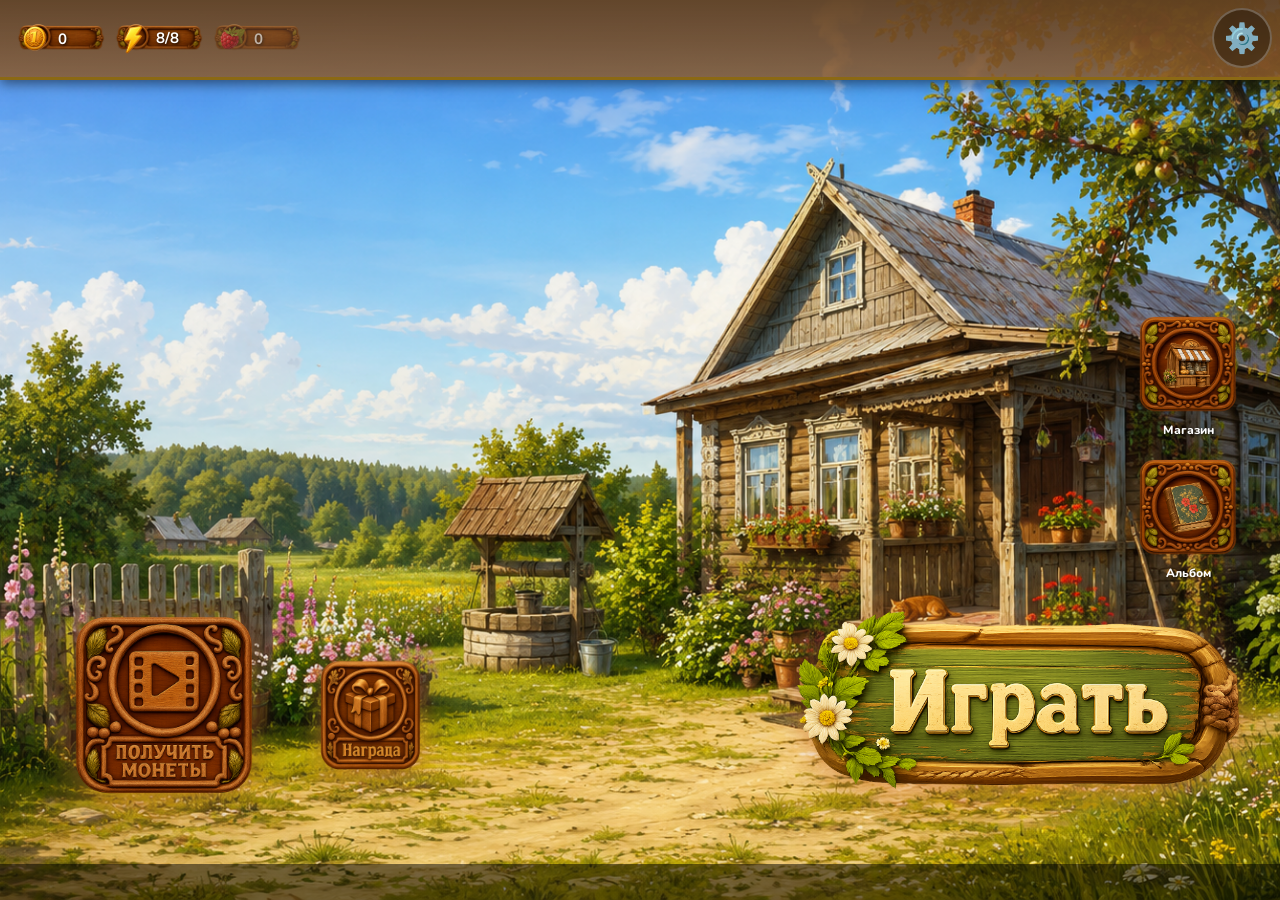
==== commit 79ac92c9: "Глава 3 Спальня, редактор зон, система contain, энергия и правки - Новая глава "Спальня" (каркас: ур" ====
--- a/index.html
+++ b/index.html
@@ -121,7 +121,7 @@
     <div class="chapter-tabs">
         <button id="chapter-tab-kitchen"  class="chapter-tab active" onclick="Game.selectChapter('kitchen')">Глава 1: Кухня</button>
         <button id="chapter-tab-bath"     class="chapter-tab"        onclick="Game.selectChapter('bath')">Глава 2: Баня</button>
-        <button id="chapter-tab-bedroom"  class="chapter-tab locked" disabled>Глава 3: Спальня</button>
+        <button id="chapter-tab-bedroom"  class="chapter-tab locked" onclick="Game.selectChapter('bedroom')" disabled>Глава 3: Спальня</button>
         <button id="chapter-tab-barn"     class="chapter-tab locked" disabled>Глава 4: Сарай</button>
         <button id="chapter-tab-chicken"  class="chapter-tab locked" disabled>Глава 5: Курятник</button>
         <button id="chapter-tab-garden"   class="chapter-tab locked" disabled>Глава 6: Огород</button>
@@ -174,10 +174,6 @@
         <div id="click-effects" class="click-effects"></div>
         <canvas id="dev-zones-canvas" style="display:none;position:absolute;inset:0;width:100%;height:100%;pointer-events:none;z-index:50;"></canvas>
     </div>
-    <div id="dev-panel" style="display:none;position:fixed;bottom:12px;left:50%;transform:translateX(-50%);z-index:200;display:flex;gap:8px;align-items:center;background:rgba(0,0,0,0.7);padding:8px 14px;border-radius:12px;border:1px solid rgba(255,255,255,0.2);">
-        <span style="color:#ffd700;font-size:11px;font-weight:bold;margin-right:4px;">DEV</span>
-        <button id="dev-btn-zones" onclick="DevTools.toggleZones()" style="font-size:12px;padding:4px 10px;border-radius:8px;border:1px solid rgba(255,255,255,0.3);background:rgba(255,255,255,0.15);color:#fff;cursor:pointer;">👁 Зоны</button>
-    </div>
     <div class="game-bottom-panel">
         <div id="items-list" class="items-list"></div>
         <button id="hint-btn" class="hint-btn" onclick="Game.useHint()">💡<span id="hints-left">3</span></button>
@@ -234,8 +230,11 @@
         <div class="album-lightbox-bg" onclick="Game.closeAlbumLightbox()"></div>
         <div class="album-lightbox-inner">
             <button class="modal-close-btn" onclick="Game.closeAlbumLightbox()">✕</button>
-            <img id="album-lightbox-img" src="" class="album-lightbox-photo" alt="">
+            <div id="album-lightbox-viewport" class="album-lightbox-viewport">
+                <img id="album-lightbox-img" src="" class="album-lightbox-photo" alt="" onclick="Game.toggleAlbumZoom(event)">
+            </div>
             <div id="album-lightbox-label" class="album-lightbox-label"></div>
+            <div class="album-lightbox-hint">🔍 Нажми на фото, чтобы приблизить</div>
         </div>
     </div>
 </div>
@@ -346,7 +345,7 @@
         <h2 class="profile-modal-title">Как тебя зовут?</h2>
         <div class="avatar-grid" id="profile-avatar-grid"></div>
         <input type="text" id="profile-nick-input" class="profile-nick-input"
-               placeholder="Введи своё имя" maxlength="15" autocomplete="off">
+               placeholder="Введи своё имя" maxlength="12" autocomplete="off">
         <button class="btn btn-primary profile-action-btn" id="profile-start-btn"
                 onclick="Profile.save()" disabled>Начать игру!</button>
     </div>
@@ -364,14 +363,50 @@
 </div>
 
 <!-- === Профиль: панель (только главный экран) === -->
-<div id="profile-panel" class="hidden">
-    <img src="assets/profile_panel.png.png" class="profile-panel-bg" alt="">
-    <div class="profile-panel-inner" onclick="Profile.openAvatarChange()">
-        <div class="profile-avatar-wrap">
-            <img id="profile-avatar-img" src="" class="profile-avatar-img" alt="">
-        </div>
-        <span id="profile-nick-display" class="profile-nick-display"></span>
-    </div>
+<div id="profile-panel" class="hidden profile-panel" onclick="Profile.openAvatarChange()">
+    <div class="profile-avatar-ring">
+        <img id="profile-avatar-img" src="" class="profile-avatar" alt="">
+    </div>
+    <span id="profile-nick-display" class="profile-nick"></span>
+</div>
+
+<!-- === DEV-режим (Ctrl+Shift+D) === -->
+<button id="dev-fab" class="hidden" onclick="DevTools.togglePanel()">DEV</button>
+<div id="dev-sidebar">
+    <button class="dev-close" onclick="DevTools.closePanel()">✕</button>
+    <h2 class="dev-sidebar-title">🛠 DEV PANEL</h2>
+
+    <div class="dev-row">
+        <span>👁 Показ зон</span>
+        <label class="dev-switch">
+            <input type="checkbox" id="dev-toggle-zones" onchange="DevTools.setZones(this.checked)">
+            <span class="dev-slider"></span>
+        </label>
+    </div>
+    <div class="dev-row">
+        <span>📍 Координаты</span>
+        <label class="dev-switch">
+            <input type="checkbox" id="dev-toggle-coords" onchange="DevTools.setCoords(this.checked)">
+            <span class="dev-slider"></span>
+        </label>
+    </div>
+    <div class="dev-row">
+        <span>✏️ Редактор зон</span>
+        <label class="dev-switch">
+            <input type="checkbox" id="dev-toggle-editor" onchange="ZoneEditor.setActive(this.checked)">
+            <span class="dev-slider"></span>
+        </label>
+    </div>
+    <div id="dev-zone-info" class="dev-zone-info" style="display:none"></div>
+    <div class="dev-row"><span>💾 Сохранить зоны</span><button class="dev-act" id="dev-btn-save-zones" onclick="ZoneEditor.saveZones(this)" disabled>OK</button></div>
+
+    <div class="dev-row"><span>⏱ Сбросить таймер</span><button class="dev-act" onclick="DevTools.resetTimer(this)">OK</button></div>
+    <div class="dev-row"><span>❤️ Восстановить жизни</span><button class="dev-act" onclick="DevTools.restoreLives(this)">OK</button></div>
+    <div class="dev-row"><span>⚡ Восстановить энергию</span><button class="dev-act" onclick="DevTools.restoreEnergy(this)">OK</button></div>
+    <div class="dev-row"><span>🪙 +999 монет</span><button class="dev-act" onclick="DevTools.addCoins(this)">OK</button></div>
+    <div class="dev-row"><span>🍓 +999 малины</span><button class="dev-act" onclick="DevTools.addMalina(this)">OK</button></div>
+
+    <button id="dev-reset-game" onclick="DevTools.resetGame()">🔄 СБРОС ИГРЫ</button>
 </div>
 
 <!-- === Анимация выдачи фотокарточки === -->
@@ -385,7 +420,6 @@
     <div id="photo-award-album-hint"></div>
 </div>
 
-<div id="custom-cursor"></div>
 <script src="game.js"></script>
 </body>
 </html>
--- a/style.css
+++ b/style.css
@@ -48,12 +48,17 @@
 
 .kitchen-bg {
     position: absolute; inset: 0; z-index: 0;
-    background:
-        url('assets/kitchen_bg.jpg.png') center/cover no-repeat,
-        linear-gradient(180deg, #e8d4b0 0%, #d4b080 18%, #c09060 19%, #b08050 55%, #8b6035 56%, #6b4820 100%);
+    background: url('assets/kitchen_bg.jpg.png') center/cover no-repeat;
 }
 .kitchen-bg::before { content: none; }
 .kitchen-bg::after  { content: none; }
+
+/* Фон ИГРОВОГО уровня — картинка всегда целиком (contain);
+   поля-letterbox залиты тёмно-коричневым. Карту (#map-bg) не трогаем — там cover. */
+#game-scene-bg {
+    background-size: contain !important;
+    background-color: #2a1a0f !important;
+}
 
 /* === HUD главного экрана === */
 .hidden { display: none !important; }
@@ -313,6 +318,11 @@
     background: url('assets/bath_bg.jpg.png') center/cover no-repeat;
 }
 
+.bedroom-bg {
+    position: absolute; inset: 0; z-index: 0;
+    background: url('assets/bedroom_bg.jpg.png') center/cover no-repeat;
+}
+
 /* Вкладки глав */
 .chapter-tabs {
     position: absolute;
@@ -551,16 +561,9 @@
 
 /* === Игровой экран === */
 #screen-game { flex-direction: column; justify-content: flex-start; }
-/* Прячем системный курсор везде */
-*, *::before, *::after { cursor: none !important; }
-
-/* DOM-курсор — смещение подобрано по позиции кончика стрелки в изображении */
-#custom-cursor {
-    position: fixed; pointer-events: none; z-index: 9999;
-    width: 96px; height: 64px;
-    background: url('assets/cursor.png.png') top left/100% 100% no-repeat;
-    transform: translate(-14px, -8px);
-}
+/* Кастомный курсор: hotspot 1 0 — кончик стрелки в левом верхнем углу картинки.
+   Картинка 31x32 — браузеры Windows игнорируют hotspot у курсоров больше 32px. */
+*, *::before, *::after { cursor: url('assets/cursor_32.png') 1 0, auto !important; }
 
 .game-top-panel {
     width: 100%; flex-shrink: 0;
@@ -791,6 +794,214 @@
     margin-top: 4px;
 }
 
+/* === DEV-панель (Ctrl+Shift+D) === */
+#dev-fab {
+    position: fixed;
+    bottom: 12px; left: 50%; transform: translateX(-50%);
+    z-index: 9998;
+    font-family: monospace; font-size: 14px; font-weight: bold;
+    letter-spacing: 2px;
+    color: #ffd700;
+    background: rgba(20,20,20,0.9);
+    border: 1px solid rgba(255,215,0,0.5);
+    border-radius: 10px;
+    padding: 7px 20px;
+    cursor: pointer;
+}
+#dev-fab:hover { background: rgba(40,40,40,0.95); }
+#dev-fab.hidden { display: none; }
+
+#dev-sidebar {
+    position: fixed;
+    top: 0; right: 0;
+    width: 280px; height: 100%;
+    background: rgba(20,20,20,0.95);
+    z-index: 9999;
+    transform: translateX(100%);
+    transition: transform 0.3s ease;
+    display: flex; flex-direction: column; gap: 8px;
+    padding: 16px 14px;
+    box-sizing: border-box;
+    font-family: monospace; font-size: 14px; color: #E0E0E0;
+    overflow-y: auto;
+}
+#dev-sidebar.open { transform: translateX(0); }
+
+/* Панель координат сдвигается влево, когда открыта дев-панель */
+#dev-sidebar.open ~ .devcoords-panel { right: 292px; }
+
+.dev-close {
+    position: absolute; top: 10px; right: 10px;
+    width: 28px; height: 28px;
+    background: none; border: 1px solid rgba(255,255,255,0.25);
+    border-radius: 6px;
+    color: #E0E0E0; font-size: 14px;
+    cursor: pointer;
+}
+.dev-close:hover { background: rgba(255,255,255,0.1); }
+
+.dev-sidebar-title {
+    font-family: monospace; font-size: 16px;
+    color: #ffd700; letter-spacing: 1px;
+    margin: 0 0 10px; text-align: left;
+}
+
+.dev-row {
+    display: flex; align-items: center; justify-content: space-between;
+    gap: 10px;
+    padding: 7px 8px;
+    background: rgba(255,255,255,0.05);
+    border-radius: 8px;
+}
+.dev-row > span { white-space: nowrap; }
+
+/* Переключатель */
+.dev-switch { position: relative; display: inline-block; width: 40px; height: 22px; flex-shrink: 0; }
+.dev-switch input { opacity: 0; width: 0; height: 0; }
+.dev-slider {
+    position: absolute; inset: 0;
+    background: #555; border-radius: 22px;
+    transition: background 0.2s;
+}
+.dev-slider::before {
+    content: '';
+    position: absolute; left: 3px; top: 3px;
+    width: 16px; height: 16px;
+    background: #E0E0E0; border-radius: 50%;
+    transition: transform 0.2s;
+}
+.dev-switch input:checked + .dev-slider { background: #2e7d32; }
+.dev-switch input:checked + .dev-slider::before { transform: translateX(18px); }
+
+/* Кнопки действий */
+.dev-act {
+    flex-shrink: 0;
+    font-family: monospace; font-size: 12px; font-weight: bold;
+    color: #E0E0E0;
+    background: rgba(255,255,255,0.12);
+    border: 1px solid rgba(255,255,255,0.25);
+    border-radius: 6px;
+    padding: 4px 12px;
+    cursor: pointer;
+    transition: background 0.15s;
+}
+.dev-act:hover { background: rgba(255,255,255,0.22); }
+.dev-act.flash { animation: devFlash 0.5s ease; }
+@keyframes devFlash {
+    0%   { background: #2e7d32; border-color: #4caf50; }
+    100% { background: rgba(255,255,255,0.12); }
+}
+
+.dev-act:disabled { opacity: 0.35; cursor: default; }
+.dev-act:disabled:hover { background: rgba(255,255,255,0.12); }
+
+/* Инфо о выбранной зоне */
+.dev-zone-info {
+    background: rgba(255,255,255,0.07);
+    border: 1px solid rgba(255,215,0,0.35);
+    border-radius: 8px;
+    padding: 8px 10px;
+    font-size: 12px; line-height: 1.5;
+    color: #ffd700;
+    word-break: break-word;
+}
+
+/* === Редактор зон === */
+#zone-editor-layer { position: absolute; inset: 0; z-index: 60; }
+.ze-zone {
+    position: absolute;
+    background: rgba(255,0,0,0.18);
+    border: 2px solid rgba(255,0,0,0.8);
+    box-sizing: border-box;
+    cursor: move;
+    display: flex; align-items: center; justify-content: center;
+}
+.ze-zone.dragging { background: rgba(255,215,0,0.3); border-color: #ffd700; }
+.ze-zone.selected { border-color: #2eff5e; box-shadow: 0 0 0 2px rgba(46,255,94,0.5); }
+.ze-label {
+    font: bold 11px sans-serif; color: #fff;
+    text-shadow: 0 0 4px #000;
+    pointer-events: none; user-select: none;
+    white-space: nowrap;
+}
+.ze-handle {
+    position: absolute; width: 12px; height: 12px;
+    background: #fff; border: 2px solid #d03010; border-radius: 3px;
+    box-sizing: border-box; z-index: 2;
+}
+.ze-nw { left: -6px;  top: -6px;    cursor: nwse-resize; }
+.ze-ne { right: -6px; top: -6px;    cursor: nesw-resize; }
+.ze-sw { left: -6px;  bottom: -6px; cursor: nesw-resize; }
+.ze-se { right: -6px; bottom: -6px; cursor: nwse-resize; }
+.ze-n  { left: 50%; top: -6px;    margin-left: -6px; cursor: ns-resize; }
+.ze-s  { left: 50%; bottom: -6px; margin-left: -6px; cursor: ns-resize; }
+.ze-e  { right: -6px; top: 50%;   margin-top: -6px;  cursor: ew-resize; }
+.ze-w  { left: -6px;  top: 50%;   margin-top: -6px;  cursor: ew-resize; }
+
+/* Маркер вращения: кружок на ножке над зоной, виден у выбранной */
+.ze-rotate {
+    position: absolute;
+    left: 50%; top: -36px; margin-left: -8px;
+    width: 16px; height: 16px;
+    background: #ffd700; border: 2px solid #333;
+    border-radius: 50%;
+    box-sizing: border-box;
+    cursor: grab;
+    display: none;
+    z-index: 3;
+}
+.ze-rotate::after {
+    content: '';
+    position: absolute;
+    left: 50%; top: 12px; margin-left: -1px;
+    width: 2px; height: 22px;
+    background: #ffd700;
+}
+.ze-zone.selected .ze-rotate { display: block; }
+
+/* Кнопки смены формы в инфо-блоке */
+.dev-shape-btns { display: flex; gap: 5px; margin-top: 7px; }
+.dev-shape-btn {
+    flex: 1;
+    font-family: monospace; font-size: 11px;
+    color: #E0E0E0;
+    background: rgba(255,255,255,0.1);
+    border: 1px solid rgba(255,255,255,0.25);
+    border-radius: 6px;
+    padding: 4px 2px;
+    cursor: pointer;
+    white-space: nowrap;
+}
+.dev-shape-btn:hover  { background: rgba(255,255,255,0.2); }
+.dev-shape-btn.active { background: #2e7d32; border-color: #4caf50; color: #fff; }
+.dev-shape-hint { margin-top: 5px; font-size: 10px; color: rgba(255,255,255,0.45); }
+
+/* Тост редактора */
+#ze-toast {
+    position: fixed; bottom: 60px; left: 50%; transform: translateX(-50%);
+    z-index: 10000;
+    background: #2e7d32; color: #fff;
+    font-family: monospace; font-size: 14px; font-weight: bold;
+    padding: 10px 22px; border-radius: 10px;
+    box-shadow: 0 4px 16px rgba(0,0,0,0.4);
+    opacity: 0; pointer-events: none;
+    transition: opacity 0.25s;
+}
+#ze-toast.show { opacity: 1; }
+
+/* Красная кнопка сброса внизу */
+#dev-reset-game {
+    margin-top: auto;
+    font-family: monospace; font-size: 14px; font-weight: bold;
+    color: #fff;
+    background: #b71c1c;
+    border: 1px solid #e53935;
+    border-radius: 8px;
+    padding: 10px;
+    cursor: pointer;
+}
+#dev-reset-game:hover { background: #d32f2f; }
+
 /* === Эффекты кликов === */
 .click-effects { position: absolute; inset: 0; z-index: 25; pointer-events: none; }
 
@@ -1176,14 +1387,34 @@
     display: flex; flex-direction: column;
     align-items: center; gap: 16px;
 }
-.album-lightbox-photo {
-    max-width: 600px; max-height: 500px;
+.album-lightbox-viewport {
+    width: min(90vw, 600px);
+    height: min(80vh, 500px);
+    overflow: hidden;
     border-radius: 12px;
     box-shadow: 0 8px 32px rgba(0,0,0,0.7);
+}
+.album-lightbox-photo {
+    width: 100%; height: 100%;
+    object-fit: contain;
+    cursor: zoom-in;
+    transform: scale(1);
+    transform-origin: center center;
+    transition: transform 0.35s ease;
+    display: block;
+}
+.album-lightbox-photo.zoomed {
+    cursor: zoom-out;
+    transform: scale(2.4);
 }
 .album-lightbox-label {
     font-family: 'Lobster', cursive;
     font-size: 24px; color: #fff;
+}
+.album-lightbox-hint {
+    font-family: 'Nunito', sans-serif;
+    font-size: 13px; color: rgba(255,255,255,0.6);
+    margin-top: -8px;
 }
 
 /* === Анимация выдачи фотокарточки === */
@@ -1874,45 +2105,54 @@
 /* Панель профиля на главном экране */
 #profile-panel {
     position: fixed;
-    top: -15px; right: 200px;
+    /* хедер 80px, панель 68px (круг 56 + отступы 8 + рамка 4) → (80-68)/2 = 6px */
+    top: 6px; right: 200px;
     z-index: 105;
-    height: 110px; width: auto;
     cursor: pointer;
     transition: transform 0.2s ease;
-    display: flex; align-items: center;
 }
 #profile-panel:hover { transform: scale(1.04); }
 #profile-panel.hidden { display: none; }
 
-.profile-panel-bg {
-    position: absolute; left: 0; top: 0;
-    height: 100%; width: auto;
-    object-fit: contain; pointer-events: none;
-}
-
-.profile-panel-inner {
-    position: relative; z-index: 1;
+.profile-panel {
+    display: flex;
+    align-items: center;
+    gap: 10px;
+    background: linear-gradient(180deg, #8B5A2B 0%, #6B4423 100%);
+    border: 2px solid #5C3317;
+    border-radius: 34px;
+    padding: 4px 18px 4px 4px;
+    box-shadow: 0 3px 8px rgba(0,0,0,0.4), inset 0 1px 2px rgba(255,255,255,0.2);
+    max-width: 260px;
+}
+
+/* Круглая рамка в высоту панели, прижата к левому краю */
+.profile-avatar-ring {
+    width: 52px;
+    height: 52px;
+    border-radius: 50%;
+    border: 2px solid #D4A76A;
+    overflow: hidden;
+    flex-shrink: 0;
+}
+
+/* Картинки аватаров имеют прозрачные поля — увеличиваем, чтобы лицо
+   заполняло круг целиком (лишнее обрезается рамкой) */
+.profile-avatar {
+    width: 100%;
     height: 100%;
-    display: flex; align-items: center;
-    padding: 0 16px 0 12px; gap: 10px;
-}
-
-.profile-avatar-wrap {
-    flex-shrink: 0;
-    width: 56px; height: 56px;
-}
-
-.profile-avatar-img {
-    width: 56px; height: 56px;
-    border-radius: 50%; object-fit: cover; display: block;
-}
-
-.profile-nick-display {
+    object-fit: cover;
+    transform: scale(1.35);
+}
+
+.profile-nick {
     font-family: 'Lobster', cursive;
-    font-size: 18px; color: #5C3317;
-    text-shadow: 0 1px 2px rgba(255,255,255,0.3);
-    white-space: nowrap; overflow: hidden;
-    text-overflow: ellipsis; max-width: 130px;
+    font-size: 18px;
+    color: #FFF8F0;
+    text-shadow: 1px 1px 2px rgba(0,0,0,0.6);
+    white-space: nowrap;
+    overflow: hidden;
+    text-overflow: ellipsis;
 }
 
 /* === Адаптив === */
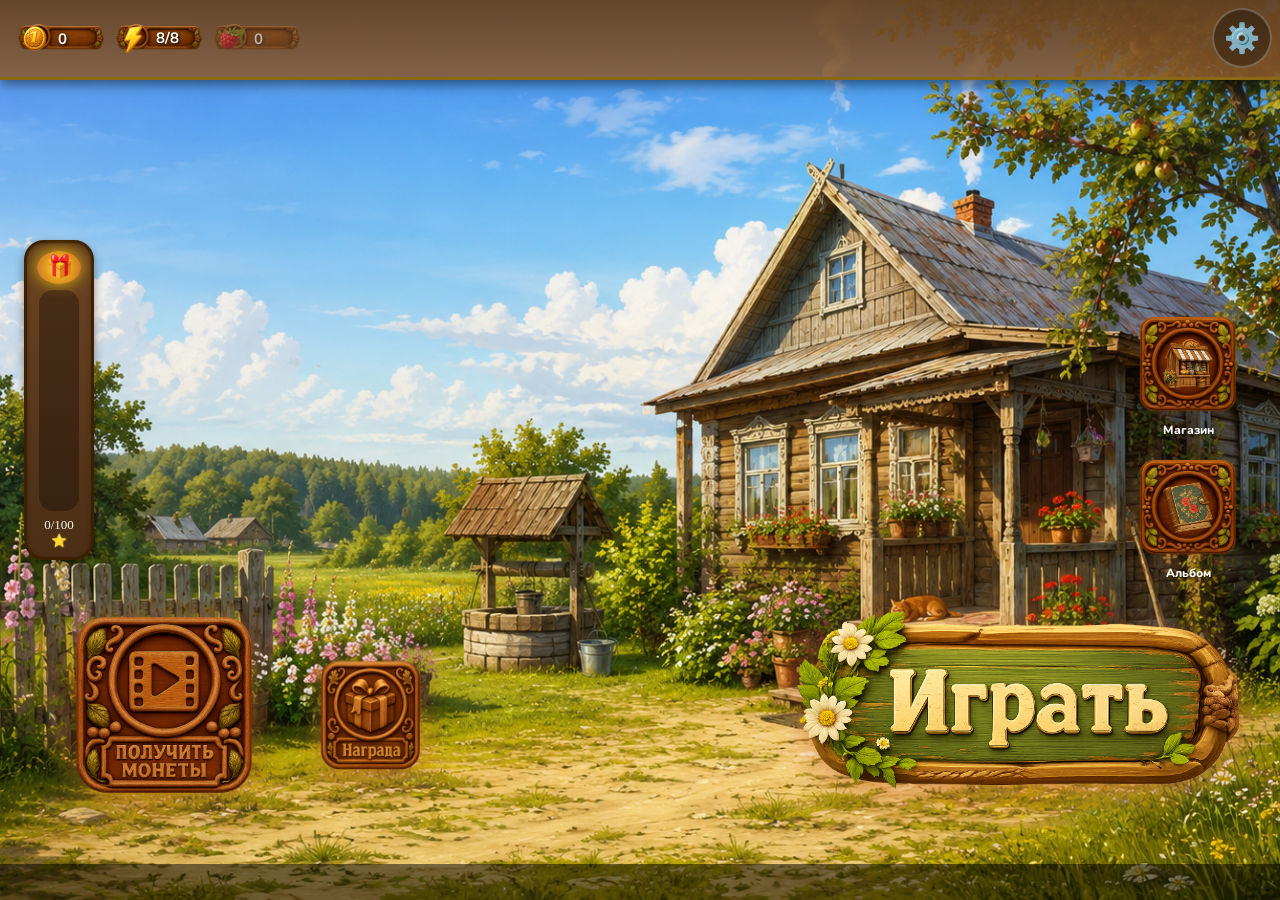
==== commit 84a4d6f3: "Достижения с уведомлениями, видео-вставки, правки наград и звёзд - Расширенная система достижений: 2" ====
--- a/index.html
+++ b/index.html
@@ -62,6 +62,14 @@
     <div class="coins-btn-wrap">
         <img id="btn-coins" src="assets/button_coins.png.png?v=1" class="btn-coins-img"
              onclick="Game.showCoinsModal()" alt="Получить монеты">
+    </div>
+    <!-- Виджет прогресса звёзд -->
+    <div class="stars-progress" id="stars-progress">
+        <div class="stars-progress-count" id="stars-progress-count">0/100 ⭐</div>
+        <div class="stars-progress-track" id="stars-progress-track">
+            <div class="stars-progress-fill" id="stars-progress-fill" style="height:0%"></div>
+        </div>
+        <div class="stars-progress-gift">🎁</div>
     </div>
     <!-- Кнопка Ежедневная награда -->
     <div class="daily-btn-wrap">
@@ -187,6 +195,7 @@
     <div class="result-container">
         <div id="result-title"  class="result-title"></div>
         <div id="result-stars"  class="result-stars"></div>
+        <div id="result-time-note" class="result-time-note"></div>
         <div id="result-coins"  class="result-coins"></div>
         <div id="result-reason" class="result-reason"></div>
         <div class="result-buttons">
@@ -328,6 +337,11 @@
         <h2 class="screen-title">🏆 Достижения</h2>
         <div style="width:80px"></div>
     </div>
+    <div id="achievement-tabs" class="achievement-tabs">
+        <button class="achievement-tab active" data-filter="all" onclick="Game.setAchievementFilter('all')">Все</button>
+        <button class="achievement-tab" data-filter="done" onclick="Game.setAchievementFilter('done')">Получено</button>
+        <button class="achievement-tab" data-filter="progress" onclick="Game.setAchievementFilter('progress')">В процессе</button>
+    </div>
     <div id="achievements-list" class="achievements-list"></div>
 </div>
 
@@ -335,6 +349,7 @@
 <div id="tutorial-overlay" class="hidden"></div>
 <div id="tutorial-frame"></div>
 <div id="tutorial-panel">
+  <button id="tutorial-skip-btn" onclick="Tutorial.skip()">Пропустить обучение ✕</button>
   <p id="tutorial-text"></p>
   <button id="tutorial-next-btn" onclick="Tutorial.next()">Далее ▶</button>
 </div>
@@ -420,6 +435,32 @@
     <div id="photo-award-album-hint"></div>
 </div>
 
+<!-- === Награда за отметку прогресса звёзд === -->
+<div id="stars-milestone-popup" class="hidden">
+    <div class="stars-milestone-bg" onclick="StarsProgress.closeMilestonePopup()"></div>
+    <div class="stars-milestone-card">
+        <div class="stars-milestone-title">🎉 Награда за <span id="stars-milestone-at"></span> звёзд!</div>
+        <div id="stars-milestone-rewards" class="stars-milestone-rewards"></div>
+        <button class="btn btn-primary stars-milestone-btn" onclick="StarsProgress.closeMilestonePopup()">Забрать!</button>
+    </div>
+</div>
+
+<!-- === Завершение цикла звёзд === -->
+<div id="stars-cycle-popup" class="hidden">
+    <div class="stars-cycle-bg"></div>
+    <div class="stars-cycle-card">
+        <div class="stars-cycle-title">🏆 Цикл завершён!</div>
+        <div id="stars-cycle-rewards" class="stars-cycle-rewards"></div>
+        <button class="btn btn-primary stars-cycle-btn" onclick="StarsProgress.closeCyclePopup()">Ура!</button>
+    </div>
+</div>
+
+<!-- === Видео-вставка перед первым уровнем главы === -->
+<video id="intro-video" class="hidden" muted playsinline>
+    <source src="" type="video/mp4">
+</video>
+<button id="skip-video-btn" class="hidden">Пропустить →</button>
+
 <script src="game.js"></script>
 </body>
 </html>
--- a/style.css
+++ b/style.css
@@ -1047,12 +1047,13 @@
     background: url('assets/popup_victory.png.png') center/100% 100% no-repeat;
     display: flex; flex-direction: column;
     align-items: center; justify-content: center;
-    gap: 10px;
+    gap: 4px;
     padding: 50px 40px 20px;
 }
 .result-title {
     font-family: 'Lobster', cursive;
     font-size: 32px; text-align: center; line-height: 1;
+    margin-top: 14px;
 }
 .result-title.win  { color: #5C3317; }
 .result-title.lose { color: #7a3a1a; }
@@ -1074,6 +1075,11 @@
     font-size: 1.4rem; color: #5C3317; min-height: 28px;
 }
 .result-coin-icon { width: 28px; height: 28px; object-fit: contain; }
+.result-time-note {
+    font-family: 'Nunito', sans-serif;
+    font-size: 0.85rem; color: #7a3a1a; opacity: 0.8;
+    text-align: center; min-height: 18px;
+}
 .result-reason {
     font-family: 'Lobster', cursive;
     font-size: 1rem; color: #7a3a1a; text-align: center;
@@ -1206,6 +1212,26 @@
 .btn-novel-continue.hidden { display: none; }
 
 /* === Достижения === */
+.achievement-tabs {
+    position: relative; z-index: 10;
+    display: flex; gap: 8px;
+    width: 100%; max-width: 560px;
+    padding: 0 16px; margin-top: 10px;
+}
+.achievement-tab {
+    flex: 1;
+    font-family: 'Nunito', sans-serif; font-weight: 700; font-size: .85rem;
+    color: rgba(255,255,255,.6);
+    background: rgba(255,255,255,.06);
+    border: 1px solid rgba(255,255,255,.15);
+    border-radius: 12px;
+    padding: 8px 6px;
+    cursor: pointer;
+    transition: background .2s ease, color .2s ease;
+}
+.achievement-tab:hover  { background: rgba(255,255,255,.12); }
+.achievement-tab.active { background: rgba(255,215,0,.22); border-color: rgba(255,215,0,.6); color: #FFE4A0; }
+
 .achievements-list {
     position: relative; z-index: 10;
     width: 100%; max-width: 560px;
@@ -1213,20 +1239,87 @@
     display: flex; flex-direction: column; gap: 10px;
 }
 .achievement-card {
-    background: rgba(255,255,255,.07); border-radius: 14px;
+    background: rgba(255,255,255,.05); border-radius: 14px;
     padding: 14px 18px; display: flex; align-items: center; gap: 14px;
-    border: 1px solid rgba(255,255,255,.1);
+    border: 2px solid rgba(255,255,255,.18);
     transition: background var(--ease);
 }
+.achievement-card.locked { opacity: 0.75; }
 .achievement-card.unlocked {
-    background: rgba(123,174,127,.18);
-    border-color: rgba(123,174,127,.45);
+    background: rgba(255,215,0,.1);
+    border-color: #FFD700;
+    box-shadow: 0 0 12px rgba(255,215,0,.25);
 }
 .achievement-icon { font-size: 1.9rem; width: 44px; text-align: center; flex-shrink: 0; }
 .achievement-info { flex: 1; }
 .achievement-name { font-size: .95rem; font-weight: 800; color: var(--cream); }
 .achievement-desc { font-size: .8rem; color: rgba(255,255,255,.55); margin-top: 3px; }
-.achievement-progress { font-size: .78rem; color: var(--gold); margin-top: 4px; font-weight: 700; }
+.achievement-check { font-size: 1.3rem; flex-shrink: 0; }
+
+.achievement-bar-track {
+    width: 100%; height: 8px; margin-top: 6px;
+    background: rgba(0,0,0,.35); border-radius: 6px; overflow: hidden;
+}
+.achievement-bar-fill {
+    height: 100%;
+    background: linear-gradient(90deg, #FFD700, #FFA500);
+    border-radius: 6px;
+    transition: width .5s ease;
+}
+.achievement-bar-label {
+    font-size: .74rem; font-weight: 700; color: var(--gold);
+    margin-top: 3px;
+}
+
+/* === Тост достижения === */
+.achievement-toast {
+  position: fixed;
+  top: 90px;
+  right: 20px;
+  width: 300px;
+  background: linear-gradient(135deg, #FFF8F0 0%, #F5E6C8 100%);
+  border: 3px solid #FFD700;
+  border-radius: 16px;
+  padding: 14px;
+  box-shadow: 0 0 20px rgba(255,215,0,0.6), 0 4px 12px rgba(0,0,0,0.3);
+  z-index: 10000;
+  display: flex;
+  align-items: center;
+  gap: 12px;
+  animation: slideInRight 0.4s ease-out, fadeOutToast 0.4s ease-in 3.6s forwards;
+}
+
+@keyframes slideInRight {
+  from { transform: translateX(120%); opacity: 0; }
+  to { transform: translateX(0); opacity: 1; }
+}
+
+@keyframes fadeOutToast {
+  from { opacity: 1; transform: translateX(0); }
+  to { opacity: 0; transform: translateX(120%); }
+}
+
+.achievement-toast-icon {
+  font-size: 36px;
+}
+
+.achievement-toast-text {
+  flex: 1;
+}
+
+.achievement-toast-title {
+  font-family: 'Lobster', cursive;
+  font-size: 12px;
+  color: #C4623A;
+  margin-bottom: 2px;
+}
+
+.achievement-toast-name {
+  font-family: 'Nunito', sans-serif;
+  font-weight: 700;
+  font-size: 15px;
+  color: #5C3317;
+}
 
 /* === Настройки (деревенский стиль) === */
 #screen-settings { justify-content: center; }
@@ -1657,6 +1750,142 @@
 }
 .btn-coins-img:hover  { transform: scale(1.05) rotate(5deg);  filter: drop-shadow(0 10px 24px rgba(196,98,58,.75)); }
 .btn-coins-img:active { transform: scale(0.95) rotate(5deg); }
+
+/* === Виджет прогресса звёзд === */
+.stars-progress {
+  position: fixed;
+  bottom: 340px;
+  left: 24px;
+  width: 70px;
+  height: 320px;
+  background: linear-gradient(180deg, #6B4423 0%, #4A2E15 100%);
+  border: 3px solid #3D2000;
+  border-radius: 20px;
+  padding: 8px;
+  box-shadow: 0 4px 10px rgba(0,0,0,0.4), inset 0 2px 4px rgba(0,0,0,0.3);
+  display: flex;
+  flex-direction: column-reverse;
+  align-items: center;
+  z-index: 20;
+}
+
+.stars-progress-track {
+  width: 40px;
+  height: 100%;
+  background: rgba(0,0,0,0.3);
+  border-radius: 14px;
+  position: relative;
+  overflow: hidden;
+}
+
+.stars-progress-fill {
+  position: absolute;
+  bottom: 0;
+  width: 100%;
+  background: linear-gradient(180deg, #FFD700 0%, #FFA500 100%);
+  border-radius: 14px;
+  transition: height 0.8s ease-out;
+  box-shadow: 0 0 12px rgba(255,215,0,0.6);
+}
+
+.stars-progress-marker {
+  position: absolute;
+  width: 100%;
+  height: 2px;
+  background: rgba(255,255,255,0.5);
+  display: flex;
+  align-items: center;
+  justify-content: center;
+}
+
+.stars-progress-marker span {
+  font-size: 9px;
+  color: #FFF8F0;
+  background: #4A2E15;
+  padding: 1px 4px;
+  border-radius: 4px;
+}
+
+.stars-progress-marker.flash { animation: markerFlash 1s ease-out; }
+@keyframes markerFlash {
+  0%   { box-shadow: 0 0 0 0 rgba(255,255,255,0.9); }
+  50%  { box-shadow: 0 0 18px 8px rgba(255,255,255,0.9); }
+  100% { box-shadow: 0 0 0 0 rgba(255,255,255,0); }
+}
+
+.stars-progress-gift {
+  width: 44px;
+  height: 44px;
+  background: radial-gradient(circle, #FFD700 0%, #C4623A 100%);
+  border-radius: 50%;
+  display: flex;
+  align-items: center;
+  justify-content: center;
+  font-size: 22px;
+  margin-bottom: 6px;
+  box-shadow: 0 0 15px rgba(255,215,0,0.8);
+  animation: pulse-gift 1.5s infinite;
+}
+
+@keyframes pulse-gift {
+  0%, 100% { transform: scale(1); }
+  50% { transform: scale(1.1); }
+}
+
+.stars-progress-count {
+  font-family: 'Lobster', cursive;
+  font-size: 13px;
+  color: #FFF8F0;
+  margin-top: 6px;
+  text-align: center;
+}
+
+/* Попап награды за отметку (20/50 звёзд) */
+#stars-milestone-popup, #stars-cycle-popup {
+    position: fixed; inset: 0; z-index: 500;
+    display: flex; align-items: center; justify-content: center;
+}
+#stars-milestone-popup.hidden, #stars-cycle-popup.hidden { display: none; }
+.stars-milestone-bg, .stars-cycle-bg {
+    position: absolute; inset: 0; background: rgba(0,0,0,0.75);
+}
+.stars-milestone-card {
+    position: relative; z-index: 1;
+    width: 400px; height: 267px;
+    background: url('assets/popup_found.png.png') center/100% 100% no-repeat;
+    display: flex; flex-direction: column; align-items: center; justify-content: center;
+    gap: 4px; padding: 20px 40px; box-sizing: border-box;
+    animation: starsPopIn 0.4s ease-out;
+}
+.stars-milestone-title {
+    font-family: 'Lobster', cursive; font-size: 22px; color: #8B4513; text-align: center;
+    margin-top: 16px;
+}
+.stars-milestone-btn { margin-top: 2px; }
+.stars-milestone-rewards {
+    font-family: 'Lobster', cursive; font-size: 19px; color: #5C3317; text-align: center; line-height: 1.5;
+}
+
+.stars-cycle-card {
+    position: relative; z-index: 1;
+    width: 500px; height: 333px;
+    background: url('assets/popup_victory.png.png') center/100% 100% no-repeat;
+    display: flex; flex-direction: column; align-items: center; justify-content: center;
+    gap: 8px; padding: 50px 40px 20px; box-sizing: border-box;
+    animation: starsPopIn 0.5s ease-out;
+}
+.stars-cycle-title {
+    font-family: 'Lobster', cursive; font-size: 28px; color: #5C3317; text-align: center;
+}
+.stars-cycle-rewards {
+    font-family: 'Lobster', cursive; font-size: 16px; color: #5C3317; text-align: center; line-height: 1.4;
+}
+.stars-cycle-btn { margin-top: 4px; }
+
+@keyframes starsPopIn {
+    0%   { opacity: 0; transform: scale(0.7); }
+    100% { opacity: 1; transform: scale(1); }
+}
 
 /* === Кнопка ежедневной награды === */
 .daily-btn-wrap {
@@ -1975,6 +2204,20 @@
 #tutorial-next-btn:hover  { transform: scale(1.06); box-shadow: 0 6px 20px rgba(196,98,58,0.75); }
 #tutorial-next-btn:active { transform: scale(0.95); }
 
+#tutorial-skip-btn {
+    position: absolute;
+    top: -14px; right: 14px;
+    background: rgba(0,0,0,0.55);
+    color: rgba(255,255,255,0.65);
+    border: 1px solid rgba(255,255,255,0.25);
+    border-radius: 14px;
+    padding: 5px 14px;
+    font-family: 'Nunito', sans-serif; font-weight: 700; font-size: 0.78rem;
+    cursor: pointer;
+    transition: color 0.2s ease, background 0.2s ease;
+}
+#tutorial-skip-btn:hover { color: #fff; background: rgba(0,0,0,0.8); }
+
 /* Элемент, поднятый над оверлеем (502 > 500) но ниже панели (510) */
 .tut-raised { z-index: 502 !important; }
 
@@ -2169,3 +2412,30 @@
 @media (orientation: landscape) and (max-height: 500px) {
     .main-title { font-size: 2.2rem; }
 }
+
+/* === Видео-вставка перед первым уровнем главы === */
+#intro-video {
+    position: fixed; inset: 0;
+    width: 100%; height: 100%;
+    object-fit: cover;
+    background: #000;
+    z-index: 9999;
+}
+#intro-video.hidden { display: none; }
+
+#skip-video-btn {
+    position: fixed;
+    bottom: 24px; right: 24px;
+    z-index: 10000;
+    font-family: 'Nunito', sans-serif; font-weight: 800; font-size: 0.95rem;
+    color: #fff;
+    background: rgba(0,0,0,0.55);
+    border: 2px solid rgba(255,255,255,0.5);
+    border-radius: 22px;
+    padding: 10px 22px;
+    cursor: pointer;
+    transition: background 0.2s ease, transform 0.2s ease;
+}
+#skip-video-btn:hover  { background: rgba(0,0,0,0.8); transform: scale(1.05); }
+#skip-video-btn:active { transform: scale(0.95); }
+#skip-video-btn.hidden { display: none; }
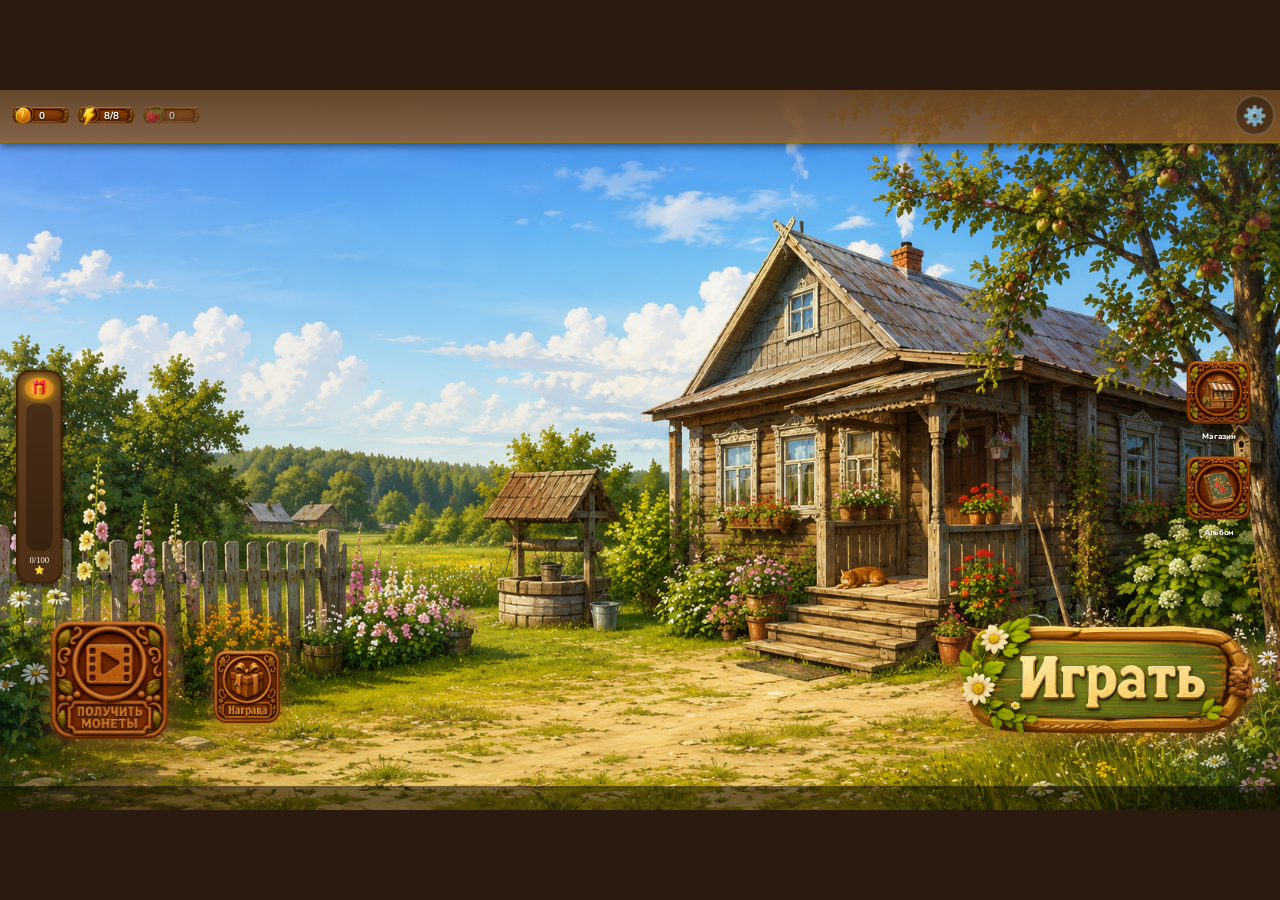
==== commit 1f41179a: "Адаптивная вёрстка через единый масштабируемый контейнер #game-root - Весь игровой UI обёрнут в вирт" ====
--- a/index.html
+++ b/index.html
@@ -12,6 +12,10 @@
     <script src="https://cdnjs.cloudflare.com/ajax/libs/howler/2.2.4/howler.min.js"></script>
 </head>
 <body>
+
+<!-- Единый масштабируемый контейнер — виртуальный холст 1920×1080,
+     весь игровой UI живёт внутри и масштабируется как единое целое. -->
+<div id="game-root">
 
 <!-- ===== ЭКРАН 1: Главный ===== -->
 <div id="screen-main" class="screen active">
@@ -461,6 +465,15 @@
 </video>
 <button id="skip-video-btn" class="hidden">Пропустить →</button>
 
+</div><!-- /#game-root -->
+
+<!-- === Заглушка "поверни телефон" — вне масштабируемого контейнера,
+     всегда на весь реальный экран независимо от масштаба игры === -->
+<div id="rotate-overlay">
+    <div id="rotate-icon">📱</div>
+    <p id="rotate-text">Поверните телефон для игры</p>
+</div>
+
 <script src="game.js"></script>
 </body>
 </html>
--- a/style.css
+++ b/style.css
@@ -18,8 +18,22 @@
     width: 100%; height: 100%;
     overflow: hidden;
     font-family: 'Nunito', sans-serif;
-    background: #1a0e08;
+    background: #2a1a0f; /* letterbox-поля вокруг масштабированного холста */
     touch-action: manipulation;
+}
+
+/* === Единый масштабируемый контейнер (виртуальный холст 1920×1080) ===
+   Всё содержимое игры живёт здесь и масштабируется как единое целое через
+   JS (scaleGame()). Позиционирование по центру экрана + scale — курс на
+   letterbox по краям, если реальные пропорции экрана не 16:9. */
+#game-root {
+    width: 1920px;
+    height: 1080px;
+    position: absolute;
+    top: 50%;
+    left: 50%;
+    transform-origin: center center;
+    overflow: hidden;
 }
 
 /* === Экраны === */
@@ -434,12 +448,17 @@
 .btn-back-wood:hover  { transform: scale(1.06); filter: drop-shadow(0 6px 20px rgba(0,0,0,0.7)); }
 .btn-back-wood:active { transform: scale(0.93); }
 
-/* Главная доска */
+/* Главная доска.
+   Внутри #game-root vh мерит РЕАЛЬНЫЙ экран устройства, а не виртуальный
+   холст 1920×1080 — на коротких мобильных экранах 85vh резко сжимал доску,
+   а сетка уровней (со своим scale) не сжималась синхронно и вылезала за
+   края. Высота теперь фиксированная виртуальная величина — она всегда
+   масштабируется вместе со всей остальной игрой через transform на #game-root. */
 .map-board-wrap {
     position: absolute;
     left: 50%; top: 55%;
     transform: translate(-50%, -50%);
-    height: min(800px, 85vh);
+    height: 800px;
     aspect-ratio: 7 / 8;
     z-index: 10;
 }
@@ -1481,8 +1500,11 @@
     align-items: center; gap: 16px;
 }
 .album-lightbox-viewport {
-    width: min(90vw, 600px);
-    height: min(80vh, 500px);
+    /* Внутри #game-root vw/vh мерят РЕАЛЬНЫЙ экран, а не виртуальный холст —
+       фиксированные px здесь и так вписываются в 1920×1080 и масштабируются
+       вместе со всем остальным через transform на #game-root */
+    width: 600px;
+    height: 500px;
     overflow: hidden;
     border-radius: 12px;
     box-shadow: 0 8px 32px rgba(0,0,0,0.7);
@@ -2439,3 +2461,31 @@
 #skip-video-btn:hover  { background: rgba(0,0,0,0.8); transform: scale(1.05); }
 #skip-video-btn:active { transform: scale(0.95); }
 #skip-video-btn.hidden { display: none; }
+
+/* === Заглушка "поверни телефон" ===
+   Вне #game-root: всегда занимает весь РЕАЛЬНЫЙ экран, без учёта масштаба
+   игры — иначе на очень узких экранах заглушка сама оказалась бы обрезана. */
+#rotate-overlay {
+    display: none;
+    position: fixed; inset: 0;
+    background: #2a1a0f;
+    z-index: 99999;
+    flex-direction: column;
+    align-items: center; justify-content: center;
+    color: #FFF8F0;
+    text-align: center;
+    padding: 24px;
+}
+#rotate-icon {
+    font-size: 60px;
+    animation: rotatePhone 1.5s infinite;
+}
+#rotate-text {
+    font-family: 'Lobster', cursive;
+    font-size: 24px;
+    margin-top: 20px;
+}
+@keyframes rotatePhone {
+    0%, 100% { transform: rotate(0deg); }
+    50%      { transform: rotate(90deg); }
+}
